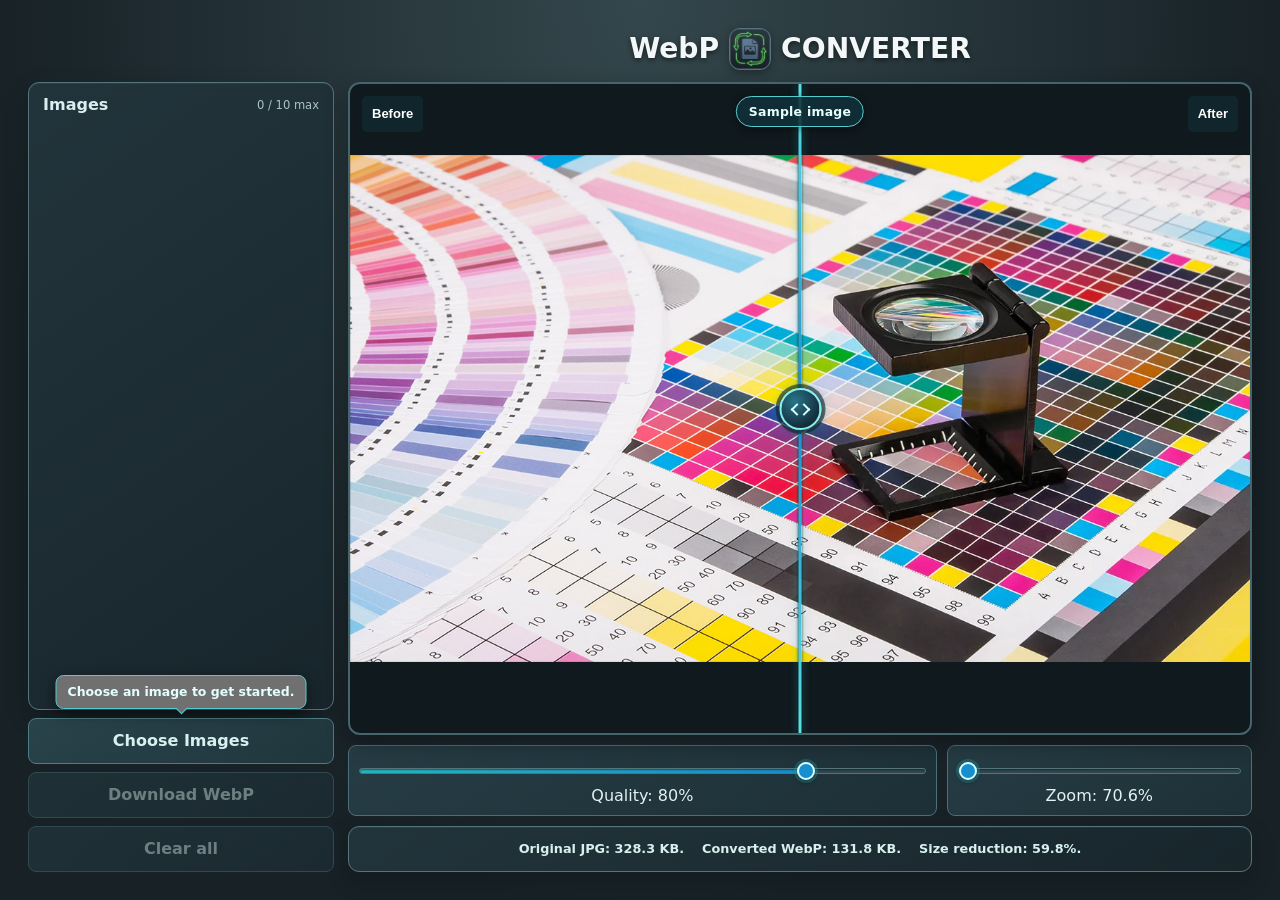
==== index.html @ dc5b8f92 "v 0.5" ====
<!doctype html>
<html lang="en">

<head>
  <meta charset="UTF-8" />
  <meta name="viewport" content="width=device-width, initial-scale=1.0" />
  <title>WebP Converter</title>

  <link rel="icon" href="./favicon/favicon.ico" sizes="any" />
  <link rel="icon" type="image/png" sizes="32x32" href="./favicon/favicon-32x32.png" />
  <link rel="icon" type="image/png" sizes="16x16" href="./favicon/favicon-16x16.png" />
  <link rel="apple-touch-icon" sizes="180x180" href="./favicon/apple-touch-icon.png" />
  <link rel="manifest" href="./favicon/site.webmanifest" />
  <meta name="theme-color" content="#ffffff" />

  <link rel="stylesheet" href="./static/style.css" />
</head>

<body>
  <header>
    <div id="brand">
      <h1>
        <span>WebP</span>
        <img src="./favicon/android-chrome-192x192.png" alt="" />
        <span>CONVERTER</span>
      </h1>
    </div>
  </header>
  <main>
    <div id="sidebarColumn">
      <aside id="imageSidebar" aria-label="Uploaded images">
        <div class="imageListHeading">
          <h2>Images</h2>
          <span id="imageCount">0 / 10 max</span>
        </div>
        <p id="imageListStatus" role="status" aria-live="polite" hidden></p>
        <ul id="imageList" aria-live="polite"></ul>
      </aside>
      <input type="file" id="imageInput" accept="image/*" class="visuallyHidden" multiple />
      <div id="uploadControl">
        <span id="uploadTooltip" role="status" hidden>Choose an image to get started.</span>
        <label for="imageInput" id="uploadButton">Choose Images</label>
      </div>
      <a id="downloadButton" href="#" aria-disabled="true" download="converted.webp">Download WebP</a>
      <button type="button" id="clearImagesButton" disabled>Clear all</button>
    </div>
    <section id="workspace">
      <div id="imageComparison">
        <img id="originalImage" class="comparisonImage" alt="Original image" />
        <div class="comparisonAfter">
          <img id="convertedImage" class="comparisonImage comparisonImageConverted" alt="Image converted to WebP" />
        </div>
        <span class="comparisonLabel comparisonLabelBefore">Before</span>
        <span class="comparisonLabel comparisonLabelAfter">After</span>
        <span id="sampleImageNotice" hidden>Sample image</span>
        <span class="comparisonDivider" aria-hidden="true"><span></span></span>
        <input type="range" id="comparisonSlider" class="comparisonSlider" min="0" max="100" value="50"
          aria-label="Compare image before and after conversion" aria-controls="imageComparison"
          aria-valuetext="Divider at 50% of the image width" />
      </div>

      <div id="converterControls">
        <div id="rangeControls">

          <div id="qualityControl">
            <input type="range" id="qualitySlider" min="0" max="100" value="80" step="5" />
            <label for="qualitySlider">Quality: <span id="qualityValue">80</span>%</label>
          </div>
          <div id="scaleControl">
            <input type="range" id="comparisonScale" min="0.1" max="300" value="100" step="0.1" aria-label="Image zoom"
              aria-controls="imageComparison" />
            <label for="comparisonScale">Zoom: <span id="comparisonScaleValue">100</span>%</label>
          </div>
        </div>
      </div>
      <div id="converterInfo">
        <p id="originalSize"></p>
        <p id="webpSize"></p>
        <p id="sizeChange"></p>
      </div>
    </section>
  </main>
  <script src="./static/script.js"></script>
</body>

</html>
---- static/style.css ----
:root {
  color-scheme: dark;
  font-family:
    system-ui,
    -apple-system,
    BlinkMacSystemFont,
    "Segoe UI",
    sans-serif;
  font-synthesis: none;
  text-rendering: optimizeLegibility;
  -webkit-text-size-adjust: 100%;
  --page-padding: clamp(12px, 2.5vw, 28px);
  --accent: #29b9c5;
  --text: #e8f0f1;
  --muted: #a8c3c7;
}

* {
  box-sizing: border-box;
}

body {
  display: flex;
  flex-direction: column;
  height: 100vh;
  height: 100dvh;
  min-height: 100vh;
  min-height: 100dvh;
  min-width: 320px;
  margin: 0;
  padding: var(--page-padding);
  padding-top: max(var(--page-padding), env(safe-area-inset-top));
  padding-right: max(var(--page-padding), env(safe-area-inset-right));
  padding-bottom: max(var(--page-padding), env(safe-area-inset-bottom));
  padding-left: max(var(--page-padding), env(safe-area-inset-left));
  color: var(--text);
  text-align: center;
  background: radial-gradient(ellipse at 50% 0%, #34474c, #172126 72%);
}

h1 {
  margin: 0;
  color: #f3f7f8;
  font-size: clamp(1.35rem, 2.2vw, 2rem);
  line-height: 1.25;
  text-shadow: 0 2px 5px #0008;
}

#brand {
  display: flex;
  align-items: center;
  justify-content: center;
  flex: 0 0 auto;
  margin: 0 0 12px calc(25% + 14px);
}

#brand h1 {
  display: flex;
  align-items: center;
  justify-content: center;
  gap: 10px;
}

#brand img {
  display: block;
  width: 42px;
  height: 42px;
  border: 1px solid #55757b;
  border-radius: 11px;
  box-shadow: 0 3px 10px #0005;
}

main {
  display: flex;
  flex: 1 1 0;
  flex-direction: row;
  gap: 14px;
  min-width: 0;
  min-height: 0;
}

#sidebarColumn {
  display: flex;
  flex: 0 0 25%;
  flex-direction: column;
  gap: 8px;
  min-height: 0;
}

#imageSidebar {
  display: flex;
  flex: 1 1 0;
  flex-direction: column;
  min-height: 0;
  overflow: hidden;
  border: 1px solid #55757b;
  border-radius: 11px;
  background: linear-gradient(145deg, #22343b, #18262c);
  box-shadow: inset 0 1px #ffffff0c, 0 8px 24px #0003;
  text-align: left;
}

#imageSidebar h2 {
  margin: 0;
  padding: 0;
  color: #d9eeee;
  font-size: 1rem;
}

.imageListHeading {
  display: flex;
  flex: 0 0 auto;
  align-items: center;
  justify-content: space-between;
  gap: 8px;
  padding: 12px 14px;
}

#imageCount {
  color: var(--muted);
  font-size: 0.72rem;
  white-space: nowrap;
}

#imageListStatus {
  flex: 0 0 auto;
  margin: 0 10px 8px;
  border: 1px solid #a65d64;
  border-radius: 6px;
  padding: 6px 8px;
  color: #ffd9dc;
  background: #713c433b;
  font-size: 0.72rem;
  line-height: 1.35;
  text-align: left;
}

#imageList {
  display: flex;
  flex-direction: column;
  gap: 6px;
  overflow: auto;
  margin: 0;
  padding: 0 6px 6px;
  list-style: none;
  scrollbar-color: #438a91 #17262c;
  scrollbar-width: thin;
}

#imageList::-webkit-scrollbar {
  width: 9px;
  height: 9px;
}

#imageList::-webkit-scrollbar-track {
  border-radius: 8px;
  background: #17262c;
}

#imageList::-webkit-scrollbar-thumb {
  border: 2px solid #17262c;
  border-radius: 8px;
  background: #438a91;
}

#imageList::-webkit-scrollbar-thumb:hover {
  background: #58b8bd;
}

#imageList li {
  display: flex;
  align-items: center;
  gap: 4px;
  min-width: 0;
}

.imageThumbnail {
  display: flex;
  align-items: center;
  gap: 8px;
  flex: 1 1 auto;
  width: 0;
  min-width: 0;
  border: 1px solid transparent;
  border-radius: 8px;
  padding: 6px;
  color: var(--text);
  background: #ffffff06;
  text-align: left;
  cursor: pointer;
}

.imageThumbnail:hover:not([aria-pressed="true"]) {
  border-color: #77999e;
  background: #2b444b;
}

.imageThumbnail[aria-pressed="true"] {
  border-color: #45c5ce;
  background: #36bdc21c;
  box-shadow: inset 3px 0 #45c5ce;
}

.imageThumbnail img {
  flex: 0 0 48px;
  width: 48px;
  height: 48px;
  border: 1px solid #64878c;
  border-radius: 6px;
  object-fit: cover;
  background: #ddd;
}

.imageThumbnail span {
  overflow: hidden;
  font-size: 0.8rem;
  text-overflow: ellipsis;
  white-space: nowrap;
}

.deleteImageButton {
  display: grid;
  flex: 0 0 32px;
  width: 32px;
  height: 32px;
  place-items: center;
  border: 1px solid transparent;
  border-radius: 6px;
  padding: 5px;
  color: #b9d0d2;
  background: transparent;
  cursor: pointer;
}

.deleteImageButton:hover {
  border-color: #b86f77;
  color: #ffd6d9;
  background: #713c43;
}

.deleteImageButton:focus-visible {
  outline: 2px solid var(--accent);
  outline-offset: 1px;
}

.deleteImageButton svg {
  display: block;
  width: 100%;
  height: 100%;
  fill: none;
  stroke: currentColor;
  stroke-linecap: round;
  stroke-linejoin: round;
  stroke-width: 1.7;
}

#workspace {
  display: flex;
  flex: 1 1 0;
  flex-direction: column;
  min-width: 0;
  min-height: 0;
}

#imageComparison {
  --position: 50%;
  --zoom: 1;
  position: relative;
  flex: 1 1 0;
  width: 100%;
  min-width: 0;
  min-height: 0;
  overflow: hidden;
  border: 2px solid #45656c;
  border-radius: 12px;
  background: #10191d;
  box-shadow: 0 8px 22px #0005;
}

.comparisonImage {
  display: block;
  width: 100%;
  height: 100%;
  object-fit: contain;
  transform: scale(var(--zoom));
}

.comparisonAfter {
  position: absolute;
  inset: 0;
  clip-path: inset(0 0 0 var(--position));
}

.comparisonImageConverted:not([src]) {
  display: none;
}

.comparisonLabel {
  position: absolute;
  z-index: 2;
  top: 12px;
  padding: 10px;
  border-radius: 5px;
  color: #fff;
  background: rgb(18 42 48 / 82%);
  font: 600 13px/1.2 sans-serif;
  pointer-events: none;
}

.comparisonLabelBefore {
  left: 12px;
}

.comparisonLabelAfter {
  right: 12px;
}

#sampleImageNotice {
  position: absolute;
  z-index: 2;
  top: 12px;
  left: 50%;
  border: 1px solid #55cbd0;
  border-radius: 999px;
  padding: 7px 12px;
  color: #e3ffff;
  background: rgb(17 48 56 / 88%);
  box-shadow: 0 2px 8px #0006;
  font-size: 0.78rem;
  font-weight: 600;
  letter-spacing: 0.02em;
  transform: translateX(-50%);
  pointer-events: none;
}

.comparisonDivider {
  position: absolute;
  z-index: 1;
  top: 0;
  bottom: 0;
  left: var(--position);
  width: 3px;
  background: linear-gradient(180deg, #5ce1e2, #168fd0 50%, #5ce1e2);
  box-shadow: 0 0 8px #29b9c588, 0 0 3px #000;
  transform: translateX(-50%);
  pointer-events: none;
}

.comparisonDivider span {
  position: absolute;
  top: 50%;
  left: 50%;
  display: grid;
  width: 42px;
  height: 42px;
  border: 2px solid #83f1ed;
  border-radius: 50%;
  background: radial-gradient(circle at 35% 30%, #28758a, #142d3b 72%);
  box-shadow: 0 0 0 4px #10232b99, 0 0 14px #29c6d099, 0 2px 6px #000a;
  transform: translate(-50%, -50%);
}

.comparisonDivider span::before,
.comparisonDivider span::after {
  position: absolute;
  top: 50%;
  width: 7px;
  height: 7px;
  margin-top: -4px;
  border-color: #d8ffff;
  border-style: solid;
  border-width: 0;
  content: "";
}

.comparisonDivider span::before {
  left: 11px;
  border-bottom-width: 2px;
  border-left-width: 2px;
  transform: rotate(45deg);
}

.comparisonDivider span::after {
  right: 11px;
  border-right-width: 2px;
  border-top-width: 2px;
  transform: rotate(45deg);
}

.comparisonSlider {
  position: absolute;
  z-index: 3;
  inset: 0;
  width: 100%;
  height: 100%;
  margin: 0;
  appearance: none;
  border: 0;
  background: transparent;
  cursor: ew-resize;
  touch-action: pan-y;
}

.comparisonSlider::-webkit-slider-runnable-track {
  height: 100%;
  background: transparent;
}

.comparisonSlider::-moz-range-track {
  height: 100%;
  background: transparent;
}

.comparisonSlider::-webkit-slider-thumb {
  width: 36px;
  height: 100%;
  appearance: none;
  background: transparent;
}

.comparisonSlider::-moz-range-thumb {
  width: 36px;
  height: 100%;
  border: 0;
  border-radius: 0;
  background: transparent;
}

.comparisonSlider:focus-visible {
  outline: 3px solid var(--accent);
  outline-offset: -3px;
}

#converterControls {
  width: 100%;
}

#rangeControls {
  display: flex;
  flex-direction: row;
  justify-content: center;
  gap: 10px;
  width: 100%;
  margin: 10px 0;
}

#scaleControl,
#qualityControl {
  min-width: 0;
  margin: 0;
  border: 1px solid #4c7078;
  padding: 10px;
  border-radius: 8px;
  color: #e3f1f2;
  background: linear-gradient(145deg, #263c44, #1d3037);
}

#qualityControl {
  flex: 2 1 0;
}

#scaleControl {
  flex: 1 1 0;
}

#comparisonScale,
#qualitySlider {
  display: block;
  width: 100%;
  height: 22px;
  margin: 4px 0;
  appearance: none;
  background: transparent;
  cursor: pointer;
  touch-action: pan-y;
}

#comparisonScale::-webkit-slider-runnable-track,
#qualitySlider::-webkit-slider-runnable-track {
  height: 6px;
  border: 1px solid #52747b;
  border-radius: 999px;
  background: linear-gradient(90deg, #26bbc4 0%, #168fd0 var(--range-progress, 0%), #34484f var(--range-progress, 0%), #34484f 100%);
  box-shadow: inset 0 1px 2px #07121699;
}

#comparisonScale::-moz-range-track,
#qualitySlider::-moz-range-track {
  height: 6px;
  border: 1px solid #52747b;
  border-radius: 999px;
  background: linear-gradient(90deg, #26bbc4 0%, #168fd0 var(--range-progress, 0%), #34484f var(--range-progress, 0%), #34484f 100%);
  box-shadow: inset 0 1px 2px #07121699;
}

#comparisonScale::-webkit-slider-thumb,
#qualitySlider::-webkit-slider-thumb {
  width: 18px;
  height: 18px;
  margin-top: -7px;
  appearance: none;
  border: 2px solid #d8ffff;
  border-radius: 50%;
  background: #168fd0;
  box-shadow: 0 0 0 3px #29b9c544, 0 2px 5px #0008;
}

#comparisonScale::-moz-range-thumb,
#qualitySlider::-moz-range-thumb {
  width: 14px;
  height: 14px;
  border: 2px solid #d8ffff;
  border-radius: 50%;
  background: #168fd0;
  box-shadow: 0 0 0 3px #29b9c544, 0 2px 5px #0008;
}

#comparisonScale:hover::-webkit-slider-thumb,
#qualitySlider:hover::-webkit-slider-thumb {
  background: #29b9c5;
}

#comparisonScale:hover::-moz-range-thumb,
#qualitySlider:hover::-moz-range-thumb {
  background: #29b9c5;
}

#comparisonScale:focus-visible,
#qualitySlider:focus-visible {
  outline: 2px solid #71e2e3;
  outline-offset: 3px;
  border-radius: 4px;
}

#scaleControl:hover,
#qualityControl:hover {
  background: #2c454d;
}

.visuallyHidden {
  position: absolute;
  width: 1px;
  height: 1px;
  padding: 0;
  overflow: hidden;
  clip: rect(0, 0, 0, 0);
  white-space: nowrap;
  clip-path: inset(50%);
}

#uploadButton,
#clearImagesButton,
#downloadButton {
  display: inline-block;
  max-width: 420px;
  min-width: 155px;
  margin: 0;
  border: 1px solid #4f7b83;
  min-height: 46px;
  padding: 12px 14px;
  border-radius: 8px;
  font-family: inherit;
  font-size: 1rem;
  font-weight: 600;
  line-height: 1.2;
  color: #d7f1ef;
  background: linear-gradient(145deg, #29434b, #20363d);
  text-decoration: none;
  cursor: pointer;
  flex: 0 0 calc((100% - 10px) / 4);
}

#downloadButton[aria-disabled="true"] {
  border-color: #4f7b83;
  color: #d7f1ef;
  background: linear-gradient(145deg, #29434b, #20363d);
  opacity: 0.45;
  cursor: not-allowed;
}

#uploadButton:hover,
#clearImagesButton:hover:not(:disabled),
#downloadButton:hover {
  background: #31535b;
}

#downloadButton:hover[aria-disabled="true"] {
  background: linear-gradient(145deg, #29434b, #20363d);
}

#uploadControl {
  position: relative;
  flex: 0 0 auto;
}

#sidebarColumn > #uploadControl > #uploadButton,
#sidebarColumn > #downloadButton,
#sidebarColumn > #clearImagesButton {
  width: 100%;
  max-width: none;
  flex: 0 0 auto;
}

#uploadTooltip {
  position: absolute;
  z-index: 5;
  bottom: calc(100% + 9px);
  left: 50%;
  width: max-content;
  max-width: 100%;
  border: 1px solid #55cbd0;
  border-radius: 8px;
  padding: 8px 11px;
  color: #e3ffff;
  background: #707070;
  box-shadow: 0 4px 14px #0008;
  font-size: 0.78rem;
  font-weight: bold;
  line-height: 1.3;
  text-align: center;
  transform: translateX(-50%);
  pointer-events: none;
}

#uploadTooltip::after {
  position: absolute;
  top: 100%;
  left: 50%;
  width: 8px;
  height: 8px;
  border-right: 1px solid #55cbd0;
  border-bottom: 1px solid #55cbd0;
  background: #707070;
  content: "";
  transform: translate(-50%, -50%) rotate(45deg);
}

#clearImagesButton:disabled {
  opacity: 0.45;
  cursor: not-allowed;
}

#clearImagesButton:not(:disabled) {
  border-color: #ef777d;
  color: #fff4f4;
  background: linear-gradient(145deg, #d95761, #a92f43);
}

#clearImagesButton:not(:disabled):hover {
  background: linear-gradient(145deg, #eb6b74, #c23d50);
}

#downloadButton:not([aria-disabled="true"]) {
  border-color: #2ed1d3;
  color: #102b31;
  background: linear-gradient(145deg, #46d5d4, #20b7c0);
}

#downloadButton:not([aria-disabled="true"]):hover {
  background: linear-gradient(145deg, #66e2df, #31c9cf);
}

#converterInfo {
  display: flex;
  align-items: center;
  justify-content: center;
  flex-wrap: wrap;
  gap: 8px;
  width: 100%;
  height: 46px;
  min-height: 46px;
  line-height: 1.35;
  border: 1px solid #55757b;
  border-radius: 11px;
  padding: 5px;
  margin: 0;
  color: #c9e2e4;
  background: linear-gradient(145deg, #22343b, #18262c);
  box-shadow: inset 0 1px #ffffff0c, 0 8px 24px #0003;
}

#converterInfo p {
  flex: 0 1 auto;
  width: max-content;
  max-width: 100%;
  min-width: 0;
  margin: 0;
  border: none;
  border-radius: 0;
  padding: 5px;
  color: #d7f1ef;
  font-size: 0.8rem;
  font-weight: 600;
  text-align: center;
}

#converterInfo p:empty {
  display: none;
}

#sizeChange.sizeIncreased {
  color: #ff777f;
  font-weight: 650;
}

@media (max-width: 600px) {
  body {
    --page-padding: 12px;
  }

  #brand {
    margin-left: 0;
  }

  #converterInfo {
    height: auto;
    min-height: 46px;
    gap: 5px;
  }

  #converterInfo p {
    padding: 6px;
    font-size: 0.72rem;
  }

  main {
    flex-direction: column;
    gap: 8px;
  }

  #sidebarColumn {
    flex: 0 0 auto;
    gap: 6px;
  }

  #imageSidebar {
    flex: 0 0 104px;
  }

  .imageListHeading {
    padding: 4px 8px;
  }

  #imageSidebar h2 {
    font-size: 0.8rem;
  }

  #imageCount {
    font-size: 0.62rem;
  }

  #imageListStatus {
    margin: 0 5px 4px;
    padding: 3px 5px;
    font-size: 0.62rem;
  }

  #imageList {
    flex-direction: row;
    overflow-x: auto;
    overflow-y: hidden;
    padding: 0 5px 5px;
  }

  #clearImagesButton {
    min-width: 0;
  }

  #imageList li {
    flex: 0 0 112px;
  }

  .imageThumbnail {
    flex-direction: row;
    gap: 4px;
    padding: 2px;
  }

  .imageThumbnail img {
    flex: 0 0 40px;
    width: 40px;
    height: 40px;
  }

  .imageThumbnail span {
    width: auto;
    font-size: 0.65rem;
    text-align: left;
  }

  .deleteImageButton {
    flex-basis: 26px;
    width: 26px;
    height: 28px;
    padding: 4px;
  }
}

@media (max-width: 900px) and (max-height: 500px) {
  body {
    padding-top: max(6px, env(safe-area-inset-top));
    padding-bottom: max(6px, env(safe-area-inset-bottom));
  }

  h1 {
    font-size: 1rem;
  }

  #brand {
    margin-bottom: 6px;
  }
}

@media (max-width: 360px) {
  .comparisonLabel {
    top: 8px;
    padding: 4px 7px;
    font-size: 11px;
  }

  .comparisonLabelBefore {
    left: 8px;
  }

  .comparisonLabelAfter {
    right: 8px;
  }

  #sampleImageNotice {
    top: 8px;
    padding: 5px 8px;
    font-size: 0.68rem;
  }
}
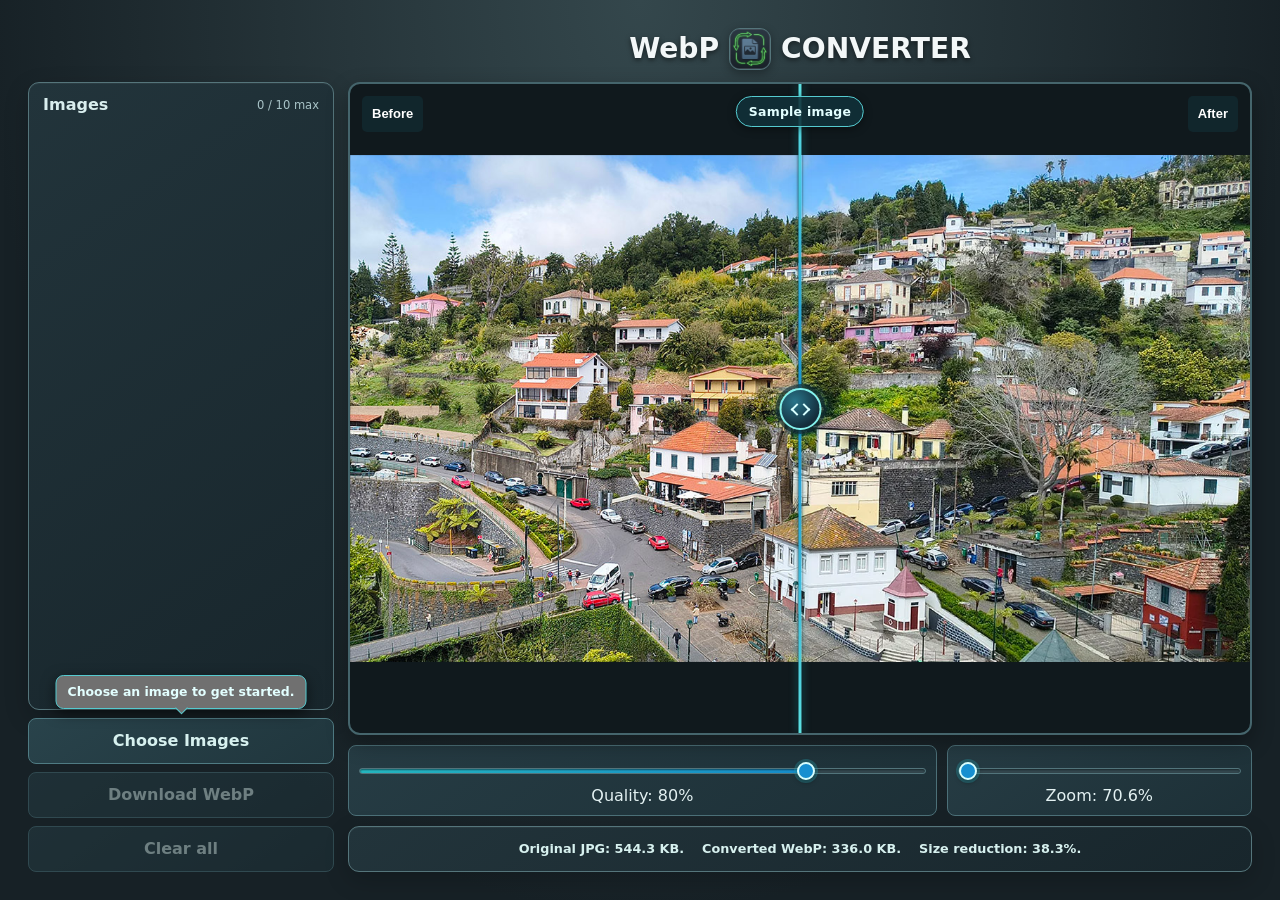
==== commit c1e21544: "v 0.6" ====
--- a/index.html
+++ b/index.html
@@ -1,86 +1,126 @@
 <!doctype html>
 <html lang="en">
+  <head>
+    <meta charset="UTF-8" />
+    <meta name="viewport" content="width=device-width, initial-scale=1.0" />
+    <title>WebP Converter</title>
 
-<head>
-  <meta charset="UTF-8" />
-  <meta name="viewport" content="width=device-width, initial-scale=1.0" />
-  <title>WebP Converter</title>
+    <!-- Browser and device icons -->
+    <link rel="icon" href="./favicon/favicon.ico" sizes="any" />
+    <link rel="icon" type="image/png" sizes="32x32" href="./favicon/favicon-32x32.png" />
+    <link rel="icon" type="image/png" sizes="16x16" href="./favicon/favicon-16x16.png" />
+    <link rel="apple-touch-icon" sizes="180x180" href="./favicon/apple-touch-icon.png" />
+    <link rel="manifest" href="./favicon/site.webmanifest" />
+    <meta name="theme-color" content="#ffffff" />
 
-  <link rel="icon" href="./favicon/favicon.ico" sizes="any" />
-  <link rel="icon" type="image/png" sizes="32x32" href="./favicon/favicon-32x32.png" />
-  <link rel="icon" type="image/png" sizes="16x16" href="./favicon/favicon-16x16.png" />
-  <link rel="apple-touch-icon" sizes="180x180" href="./favicon/apple-touch-icon.png" />
-  <link rel="manifest" href="./favicon/site.webmanifest" />
-  <meta name="theme-color" content="#ffffff" />
+    <link rel="stylesheet" href="./static/style.css" />
+    <script src="./static/script.js" defer></script>
+  </head>
 
-  <link rel="stylesheet" href="./static/style.css" />
-</head>
+  <body>
+    <header>
+      <div id="brand">
+        <h1>
+          <span>WebP</span>
+          <img src="./favicon/android-chrome-192x192.png" alt="" />
+          <span>CONVERTER</span>
+        </h1>
+      </div>
+    </header>
 
-<body>
-  <header>
-    <div id="brand">
-      <h1>
-        <span>WebP</span>
-        <img src="./favicon/android-chrome-192x192.png" alt="" />
-        <span>CONVERTER</span>
-      </h1>
-    </div>
-  </header>
-  <main>
-    <div id="sidebarColumn">
-      <aside id="imageSidebar" aria-label="Uploaded images">
-        <div class="imageListHeading">
-          <h2>Images</h2>
-          <span id="imageCount">0 / 10 max</span>
+    <main>
+      <!-- File list and actions -->
+      <div id="sidebarColumn">
+        <aside id="imageSidebar" aria-label="Uploaded images">
+          <div class="imageListHeading">
+            <h2>Images</h2>
+            <span id="imageCount">0 / 10 max</span>
+          </div>
+          <p id="imageListStatus" role="status" aria-live="polite" hidden></p>
+          <ul id="imageList" aria-live="polite"></ul>
+        </aside>
+
+        <input
+          type="file"
+          id="imageInput"
+          accept="image/*"
+          class="visuallyHidden"
+          multiple
+        />
+        <div id="uploadControl">
+          <span id="uploadTooltip" role="status" hidden>
+            Choose an image to get started.
+          </span>
+          <label for="imageInput" id="uploadButton">Choose Images</label>
         </div>
-        <p id="imageListStatus" role="status" aria-live="polite" hidden></p>
-        <ul id="imageList" aria-live="polite"></ul>
-      </aside>
-      <input type="file" id="imageInput" accept="image/*" class="visuallyHidden" multiple />
-      <div id="uploadControl">
-        <span id="uploadTooltip" role="status" hidden>Choose an image to get started.</span>
-        <label for="imageInput" id="uploadButton">Choose Images</label>
-      </div>
-      <a id="downloadButton" href="#" aria-disabled="true" download="converted.webp">Download WebP</a>
-      <button type="button" id="clearImagesButton" disabled>Clear all</button>
-    </div>
-    <section id="workspace">
-      <div id="imageComparison">
-        <img id="originalImage" class="comparisonImage" alt="Original image" />
-        <div class="comparisonAfter">
-          <img id="convertedImage" class="comparisonImage comparisonImageConverted" alt="Image converted to WebP" />
-        </div>
-        <span class="comparisonLabel comparisonLabelBefore">Before</span>
-        <span class="comparisonLabel comparisonLabelAfter">After</span>
-        <span id="sampleImageNotice" hidden>Sample image</span>
-        <span class="comparisonDivider" aria-hidden="true"><span></span></span>
-        <input type="range" id="comparisonSlider" class="comparisonSlider" min="0" max="100" value="50"
-          aria-label="Compare image before and after conversion" aria-controls="imageComparison"
-          aria-valuetext="Divider at 50% of the image width" />
+        <a id="downloadButton" href="#" aria-disabled="true" download="converted.webp">
+          Download WebP
+        </a>
+        <button type="button" id="clearImagesButton" disabled>Clear all</button>
       </div>
 
-      <div id="converterControls">
-        <div id="rangeControls">
+      <!-- Image comparison and conversion controls -->
+      <section id="workspace" aria-label="Image converter">
+        <div id="imageComparison">
+          <img id="originalImage" class="comparisonImage" alt="Original image" />
+          <div class="comparisonAfter">
+            <img
+              id="convertedImage"
+              class="comparisonImage comparisonImageConverted"
+              alt="Image converted to WebP"
+            />
+          </div>
 
-          <div id="qualityControl">
-            <input type="range" id="qualitySlider" min="0" max="100" value="80" step="5" />
-            <label for="qualitySlider">Quality: <span id="qualityValue">80</span>%</label>
-          </div>
-          <div id="scaleControl">
-            <input type="range" id="comparisonScale" min="0.1" max="300" value="100" step="0.1" aria-label="Image zoom"
-              aria-controls="imageComparison" />
-            <label for="comparisonScale">Zoom: <span id="comparisonScaleValue">100</span>%</label>
+          <span class="comparisonLabel comparisonLabelBefore">Before</span>
+          <span class="comparisonLabel comparisonLabelAfter">After</span>
+          <span id="sampleImageNotice" hidden>Sample image</span>
+          <span class="comparisonDivider" aria-hidden="true"><span></span></span>
+          <input
+            type="range"
+            id="comparisonSlider"
+            class="comparisonSlider"
+            min="0"
+            max="100"
+            value="50"
+            aria-label="Compare image before and after conversion"
+            aria-controls="imageComparison"
+            aria-valuetext="Divider at 50% of the image width"
+          />
+        </div>
+
+        <div id="converterControls">
+          <div id="rangeControls">
+            <div id="qualityControl">
+              <input type="range" id="qualitySlider" min="0" max="100" value="80" step="5" />
+              <label for="qualitySlider">
+                Quality: <span id="qualityValue">80</span>%
+              </label>
+            </div>
+
+            <div id="scaleControl">
+              <input
+                type="range"
+                id="comparisonScale"
+                min="0.1"
+                max="300"
+                value="100"
+                step="0.1"
+                aria-label="Image zoom"
+                aria-controls="imageComparison"
+              />
+              <label for="comparisonScale">
+                Zoom: <span id="comparisonScaleValue">100</span>%
+              </label>
+            </div>
           </div>
         </div>
-      </div>
-      <div id="converterInfo">
-        <p id="originalSize"></p>
-        <p id="webpSize"></p>
-        <p id="sizeChange"></p>
-      </div>
-    </section>
-  </main>
-  <script src="./static/script.js"></script>
-</body>
 
+        <div id="converterInfo" aria-live="polite">
+          <p id="originalSize"></p>
+          <p id="webpSize"></p>
+          <p id="sizeChange"></p>
+        </div>
+      </section>
+    </main>
+  </body>
 </html>
--- a/static/style.css
+++ b/static/style.css
@@ -1,3 +1,4 @@
+/* Theme and page layout */
 :root {
   color-scheme: dark;
   font-family:
@@ -79,6 +80,7 @@
   min-height: 0;
 }
 
+/* Sidebar: image list, thumbnails, and scrollbar */
 #sidebarColumn {
   display: flex;
   flex: 0 0 25%;
@@ -254,6 +256,7 @@
   stroke-width: 1.7;
 }
 
+/* Main image preview */
 #workspace {
   display: flex;
   flex: 1 1 0;
@@ -435,6 +438,7 @@
   width: 100%;
 }
 
+/* Quality and zoom controls */
 #rangeControls {
   display: flex;
   flex-direction: row;
@@ -480,7 +484,13 @@
   height: 6px;
   border: 1px solid #52747b;
   border-radius: 999px;
-  background: linear-gradient(90deg, #26bbc4 0%, #168fd0 var(--range-progress, 0%), #34484f var(--range-progress, 0%), #34484f 100%);
+  background: linear-gradient(
+    90deg,
+    #26bbc4 0%,
+    #168fd0 var(--range-progress, 0%),
+    #34484f var(--range-progress, 0%),
+    #34484f 100%
+  );
   box-shadow: inset 0 1px 2px #07121699;
 }
 
@@ -489,7 +499,13 @@
   height: 6px;
   border: 1px solid #52747b;
   border-radius: 999px;
-  background: linear-gradient(90deg, #26bbc4 0%, #168fd0 var(--range-progress, 0%), #34484f var(--range-progress, 0%), #34484f 100%);
+  background: linear-gradient(
+    90deg,
+    #26bbc4 0%,
+    #168fd0 var(--range-progress, 0%),
+    #34484f var(--range-progress, 0%),
+    #34484f 100%
+  );
   box-shadow: inset 0 1px 2px #07121699;
 }
 
@@ -537,6 +553,7 @@
   background: #2c454d;
 }
 
+/* Keep the native file input accessible while hiding its default appearance. */
 .visuallyHidden {
   position: absolute;
   width: 1px;
@@ -548,6 +565,7 @@
   clip-path: inset(50%);
 }
 
+/* Shared styles for the main action buttons */
 #uploadButton,
 #clearImagesButton,
 #downloadButton {
@@ -660,6 +678,7 @@
   background: linear-gradient(145deg, #66e2df, #31c9cf);
 }
 
+/* Conversion results */
 #converterInfo {
   display: flex;
   align-items: center;
@@ -703,6 +722,7 @@
   font-weight: 650;
 }
 
+/* Narrow-screen layout */
 @media (max-width: 600px) {
   body {
     --page-padding: 12px;
@@ -796,6 +816,7 @@
   }
 }
 
+/* Compact header and spacing on short landscape screens */
 @media (max-width: 900px) and (max-height: 500px) {
   body {
     padding-top: max(6px, env(safe-area-inset-top));
@@ -811,6 +832,7 @@
   }
 }
 
+/* Extra-small screen adjustments */
 @media (max-width: 360px) {
   .comparisonLabel {
     top: 8px;
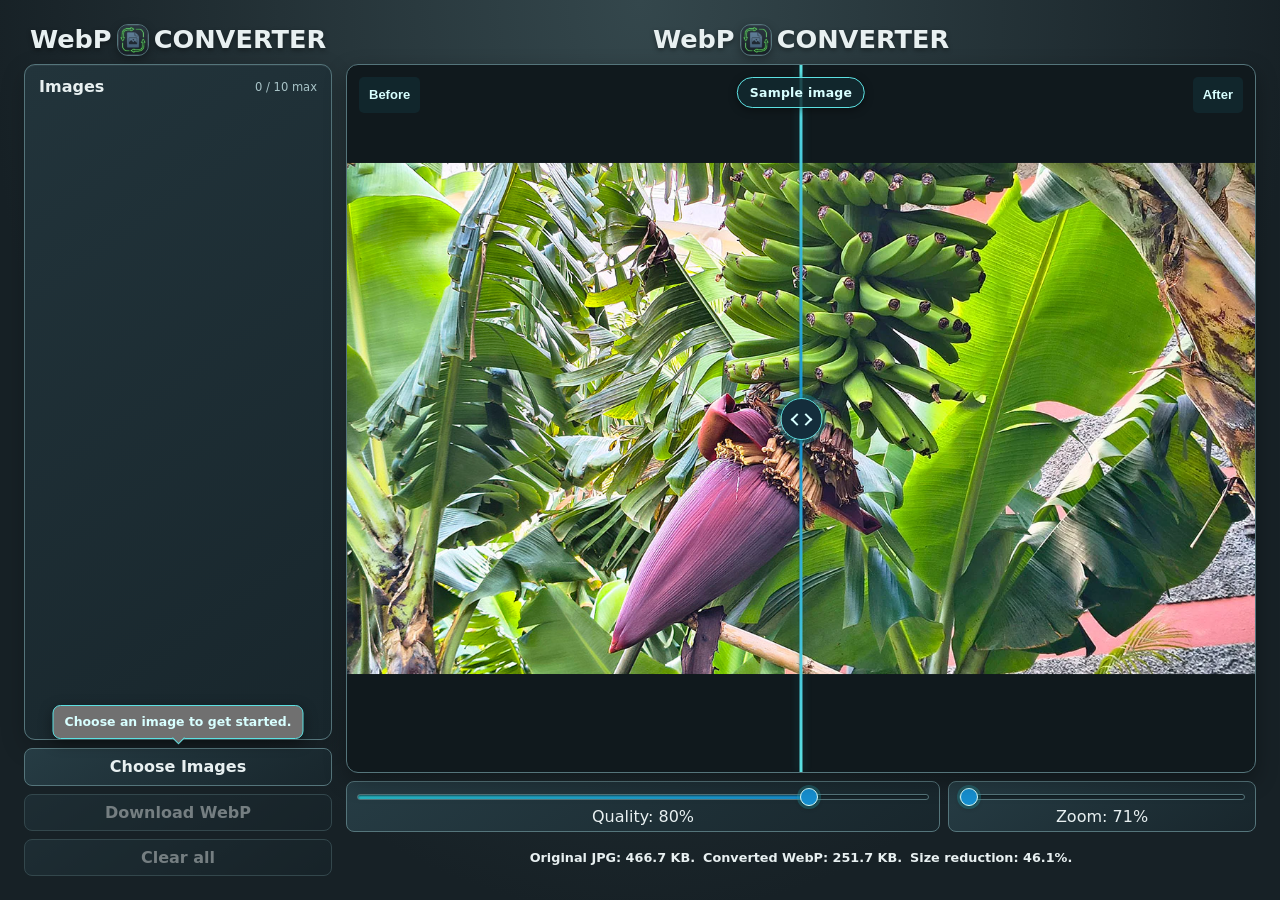
==== commit 656d4bbc: "add var in scc" ====
--- a/index.html
+++ b/index.html
@@ -1,126 +1,91 @@
 <!doctype html>
 <html lang="en">
-  <head>
-    <meta charset="UTF-8" />
-    <meta name="viewport" content="width=device-width, initial-scale=1.0" />
-    <title>WebP Converter</title>
 
-    <!-- Browser and device icons -->
-    <link rel="icon" href="./favicon/favicon.ico" sizes="any" />
-    <link rel="icon" type="image/png" sizes="32x32" href="./favicon/favicon-32x32.png" />
-    <link rel="icon" type="image/png" sizes="16x16" href="./favicon/favicon-16x16.png" />
-    <link rel="apple-touch-icon" sizes="180x180" href="./favicon/apple-touch-icon.png" />
-    <link rel="manifest" href="./favicon/site.webmanifest" />
-    <meta name="theme-color" content="#ffffff" />
+<head>
+  <meta charset="UTF-8" />
+  <meta name="viewport" content="width=device-width, initial-scale=1.0" />
+  <title>WebP Converter</title>
 
-    <link rel="stylesheet" href="./static/style.css" />
-    <script src="./static/script.js" defer></script>
-  </head>
+  <!-- Browser and device icons -->
+  <link rel="icon" href="./favicon/favicon.ico" sizes="any" />
+  <link rel="icon" type="image/png" sizes="32x32" href="./favicon/favicon-32x32.png" />
+  <link rel="icon" type="image/png" sizes="16x16" href="./favicon/favicon-16x16.png" />
+  <link rel="apple-touch-icon" sizes="180x180" href="./favicon/apple-touch-icon.png" />
+  <link rel="manifest" href="./favicon/site.webmanifest" />
+  <meta name="theme-color" content="#ffffff" />
 
-  <body>
-    <header>
-      <div id="brand">
-        <h1>
-          <span>WebP</span>
-          <img src="./favicon/android-chrome-192x192.png" alt="" />
-          <span>CONVERTER</span>
-        </h1>
+  <link rel="stylesheet" href="./static/style.css" />
+  <script src="./static/script.js" defer></script>
+</head>
+
+<body>
+  <main>
+    <!-- File list and actions -->
+    <div id="sidebarColumn">
+      <div class="brand">
+        <h1><span>WebP</span><img src="./favicon/android-chrome-192x192.png" alt="" /><span>CONVERTER</span> </h1>
       </div>
-    </header>
+      <aside id="imageSidebar" aria-label="Uploaded images">
+        <div class="imageListHeading">
+          <h2>Images</h2><span id="imageCount">0 / 10 max</span>
+        </div>
+        <p id="imageListStatus" role="status" aria-live="polite" hidden></p>
+        <ul id="imageList" aria-live="polite"></ul>
+      </aside>
 
-    <main>
-      <!-- File list and actions -->
-      <div id="sidebarColumn">
-        <aside id="imageSidebar" aria-label="Uploaded images">
-          <div class="imageListHeading">
-            <h2>Images</h2>
-            <span id="imageCount">0 / 10 max</span>
-          </div>
-          <p id="imageListStatus" role="status" aria-live="polite" hidden></p>
-          <ul id="imageList" aria-live="polite"></ul>
-        </aside>
+      <input type="file" id="imageInput" accept="image/*" class="visuallyHidden" multiple />
+      <div id="uploadControl">
+        <span id="uploadTooltip" role="status" hidden>Choose an image to get started.</span>
+        <label for="imageInput" id="uploadButton">Choose Images</label>
+      </div>
+      <a id="downloadButton" href="#" aria-disabled="true" download="converted.webp">Download WebP</a>
+      <button type="button" id="clearImagesButton" disabled>Clear all</button>
+    </div>
 
-        <input
-          type="file"
-          id="imageInput"
-          accept="image/*"
-          class="visuallyHidden"
-          multiple
-        />
-        <div id="uploadControl">
-          <span id="uploadTooltip" role="status" hidden>
-            Choose an image to get started.
-          </span>
-          <label for="imageInput" id="uploadButton">Choose Images</label>
+    <!-- Image comparison and conversion controls -->
+    <section id="workspace" aria-label="Image converter">
+      <div class="brand">
+        <h1><span>WebP</span><img src="./favicon/android-chrome-192x192.png" alt="" /><span>CONVERTER</span> </h1>
+      </div>
+      <div id="imageComparison">
+        <img id="originalImage" class="comparisonImage" alt="Original image" />
+        <div class="comparisonAfter">
+          <img id="convertedImage" class="comparisonImage comparisonImageConverted" alt="Image converted to WebP" />
         </div>
-        <a id="downloadButton" href="#" aria-disabled="true" download="converted.webp">
-          Download WebP
-        </a>
-        <button type="button" id="clearImagesButton" disabled>Clear all</button>
+
+        <span class="comparisonLabel comparisonLabelBefore">Before</span>
+        <span class="comparisonLabel comparisonLabelAfter">After</span>
+        <span id="sampleImageNotice" hidden>Sample image</span>
+        <span class="comparisonDivider" aria-hidden="true"><span></span></span>
+        <input type="range" id="comparisonSlider" class="comparisonSlider" min="0" max="100" value="50"
+          aria-label="Compare image before and after conversion" aria-controls="imageComparison"
+          aria-valuetext="Divider at 50% of the image width" />
       </div>
 
-      <!-- Image comparison and conversion controls -->
-      <section id="workspace" aria-label="Image converter">
-        <div id="imageComparison">
-          <img id="originalImage" class="comparisonImage" alt="Original image" />
-          <div class="comparisonAfter">
-            <img
-              id="convertedImage"
-              class="comparisonImage comparisonImageConverted"
-              alt="Image converted to WebP"
-            />
+      <div id="converterControls">
+        <div id="rangeControls">
+          <div id="qualityControl">
+            <input type="range" id="qualitySlider" min="0" max="100" value="80" step="5" />
+            <label for="qualitySlider">
+              Quality: <span id="qualityValue">80</span>%
+            </label>
           </div>
 
-          <span class="comparisonLabel comparisonLabelBefore">Before</span>
-          <span class="comparisonLabel comparisonLabelAfter">After</span>
-          <span id="sampleImageNotice" hidden>Sample image</span>
-          <span class="comparisonDivider" aria-hidden="true"><span></span></span>
-          <input
-            type="range"
-            id="comparisonSlider"
-            class="comparisonSlider"
-            min="0"
-            max="100"
-            value="50"
-            aria-label="Compare image before and after conversion"
-            aria-controls="imageComparison"
-            aria-valuetext="Divider at 50% of the image width"
-          />
-        </div>
-
-        <div id="converterControls">
-          <div id="rangeControls">
-            <div id="qualityControl">
-              <input type="range" id="qualitySlider" min="0" max="100" value="80" step="5" />
-              <label for="qualitySlider">
-                Quality: <span id="qualityValue">80</span>%
-              </label>
-            </div>
-
-            <div id="scaleControl">
-              <input
-                type="range"
-                id="comparisonScale"
-                min="0.1"
-                max="300"
-                value="100"
-                step="0.1"
-                aria-label="Image zoom"
-                aria-controls="imageComparison"
-              />
-              <label for="comparisonScale">
-                Zoom: <span id="comparisonScaleValue">100</span>%
-              </label>
-            </div>
+          <div id="scaleControl">
+            <input type="range" id="comparisonScale" min="0.1" max="300" value="0.1" step="0.1" aria-label="Image zoom"
+              aria-controls="imageComparison" />
+            <label for="comparisonScale"> Zoom: <span id="comparisonScaleValue">100</span>% </label>
           </div>
         </div>
+      </div>
 
-        <div id="converterInfo" aria-live="polite">
-          <p id="originalSize"></p>
-          <p id="webpSize"></p>
-          <p id="sizeChange"></p>
-        </div>
-      </section>
-    </main>
-  </body>
-</html>
+      <div id="converterInfo" aria-live="polite">
+        <p id="originalSize"></p>
+        <p id="webpSize"></p>
+        <p id="sizeChange"></p>
+      </div>
+    </section>
+  </main>
+</body>
+
+</html>
--- a/static/style.css
+++ b/static/style.css
@@ -1,19 +1,61 @@
 /* Theme and page layout */
 :root {
   color-scheme: dark;
-  font-family:
-    system-ui,
-    -apple-system,
-    BlinkMacSystemFont,
-    "Segoe UI",
-    sans-serif;
+  font-family: system-ui, -apple-system, BlinkMacSystemFont, "Segoe UI", sans-serif;
   font-synthesis: none;
   text-rendering: optimizeLegibility;
   -webkit-text-size-adjust: 100%;
-  --page-padding: clamp(12px, 2.5vw, 28px);
-  --accent: #29b9c5;
-  --text: #e8f0f1;
-  --muted: #a8c3c7;
+
+  /* Theme palette: edit these semantic tokens to create another color theme. */
+  --color-bg: #172126;
+  --color-bg-top: #34474c;
+  --color-preview-bg: #10191d;
+  --color-surface: #22343b;
+  --color-surface-deep: #18262c;
+  --color-surface-raised: #263c44;
+  --color-surface-hover: #2c454d;
+  --color-border: #55757b;
+  --color-text: #e8f0f1;
+  --color-text-muted: #a8c3c7;
+  --color-text-bright: #d8ffff;
+  --color-text-on-accent: #102b31;
+  --color-accent: #29b9c5;
+  --color-accent-bright: #5ce1e2;
+  --color-accent-blue: #168fd0;
+  --color-accent-dark: #142d3b;
+  --color-danger: #d95761;
+  --color-danger-dark: #a92f43;
+  --color-danger-light: #ffd6d9;
+  --color-danger-text: #fff4f4;
+  --color-tooltip: #707070;
+  --color-image-bg: #ddd;
+  --color-label-bg: rgb(18 42 48 / 82%);
+  --color-danger-overlay: rgb(113 60 67 / 23%);
+  --color-accent-overlay: rgb(41 185 197 / 27%);
+  --color-overlay-subtle: rgb(255 255 255 / 2%);
+  --color-overlay-light: rgb(255 255 255 / 5%);
+  --color-shadow-sm: rgb(0 0 0 / 20%);
+  --color-shadow-md: rgb(0 0 0 / 33%);
+  --color-shadow-lg: rgb(0 0 0 / 40%);
+  --color-shadow-strong: rgb(0 0 0 / 67%);
+  --color-shadow-inset: rgb(7 18 22 / 60%);
+  --color-transparent: transparent;
+
+  /* Shared component tokens */
+  --radius-sm: 6px;
+  --radius-md: 8px;
+  --radius-lg: 11px;
+  --radius-pill: 999px;
+  --background-panel: linear-gradient(145deg, var(--color-surface), var(--color-surface-deep));
+  --background-control: linear-gradient(145deg, var(--color-surface-raised), var(--color-surface-deep));
+  --background-button: linear-gradient(145deg, var(--color-surface-raised), var(--color-surface-deep));
+  --page-padding: clamp(12px, 2vw, 24px);
+  --accent: var(--color-accent);
+  --text: var(--color-text);
+  --muted: var(--color-text-muted);
+
+  --size-border-1: 1px;
+  --size-border-2: 1px;
 }
 
 * {
@@ -30,45 +72,40 @@
   min-width: 320px;
   margin: 0;
   padding: var(--page-padding);
-  padding-top: max(var(--page-padding), env(safe-area-inset-top));
-  padding-right: max(var(--page-padding), env(safe-area-inset-right));
-  padding-bottom: max(var(--page-padding), env(safe-area-inset-bottom));
-  padding-left: max(var(--page-padding), env(safe-area-inset-left));
   color: var(--text);
   text-align: center;
-  background: radial-gradient(ellipse at 50% 0%, #34474c, #172126 72%);
+  background: radial-gradient(ellipse at 50% 0%, var(--color-bg-top), var(--color-bg) 72%);
 }
 
 h1 {
   margin: 0;
-  color: #f3f7f8;
-  font-size: clamp(1.35rem, 2.2vw, 2rem);
+  color: var(--color-text);
+  font-size: clamp(1.25rem, 2vw, 2rem);
   line-height: 1.25;
-  text-shadow: 0 2px 5px #0008;
-}
-
-#brand {
+  text-shadow: 0 2px 5px var(--color-shadow-lg);
+}
+
+.brand {
   display: flex;
   align-items: center;
   justify-content: center;
   flex: 0 0 auto;
-  margin: 0 0 12px calc(25% + 14px);
-}
-
-#brand h1 {
+}
+
+.brand h1 {
   display: flex;
   align-items: center;
   justify-content: center;
-  gap: 10px;
-}
-
-#brand img {
+  gap: 5px;
+}
+
+.brand img {
   display: block;
-  width: 42px;
-  height: 42px;
-  border: 1px solid #55757b;
-  border-radius: 11px;
-  box-shadow: 0 3px 10px #0005;
+  width: 32px;
+  height: 32px;
+  border: var(--size-border-1) solid var(--color-border);
+  border-radius: var(--radius-lg);
+  box-shadow: 0 3px 10px var(--color-shadow-md);
 }
 
 main {
@@ -95,17 +132,18 @@
   flex-direction: column;
   min-height: 0;
   overflow: hidden;
-  border: 1px solid #55757b;
-  border-radius: 11px;
-  background: linear-gradient(145deg, #22343b, #18262c);
-  box-shadow: inset 0 1px #ffffff0c, 0 8px 24px #0003;
+  border: var(--size-border-1) solid var(--color-border);
+  ;
+  border-radius: var(--radius-lg);
+  background: var(--background-panel);
+  box-shadow: inset 0 1px var(--color-overlay-light), 0 8px 24px var(--color-shadow-sm);
   text-align: left;
 }
 
 #imageSidebar h2 {
   margin: 0;
   padding: 0;
-  color: #d9eeee;
+  color: var(--color-text);
   font-size: 1rem;
 }
 
@@ -127,11 +165,11 @@
 #imageListStatus {
   flex: 0 0 auto;
   margin: 0 10px 8px;
-  border: 1px solid #a65d64;
-  border-radius: 6px;
+  border: var(--size-border-1) solid var(--color-danger-dark);
+  border-radius: var(--radius-sm);
   padding: 6px 8px;
-  color: #ffd9dc;
-  background: #713c433b;
+  color: var(--color-danger-light);
+  background: var(--color-danger-overlay);
   font-size: 0.72rem;
   line-height: 1.35;
   text-align: left;
@@ -145,7 +183,7 @@
   margin: 0;
   padding: 0 6px 6px;
   list-style: none;
-  scrollbar-color: #438a91 #17262c;
+  scrollbar-color: var(--color-accent) var(--color-bg);
   scrollbar-width: thin;
 }
 
@@ -155,18 +193,18 @@
 }
 
 #imageList::-webkit-scrollbar-track {
-  border-radius: 8px;
-  background: #17262c;
+  border-radius: var(--radius-md);
+  background: var(--color-bg);
 }
 
 #imageList::-webkit-scrollbar-thumb {
-  border: 2px solid #17262c;
-  border-radius: 8px;
-  background: #438a91;
+  border: var(--size-border-2) solid var(--color-bg);
+  border-radius: var(--radius-md);
+  background: var(--color-accent);
 }
 
 #imageList::-webkit-scrollbar-thumb:hover {
-  background: #58b8bd;
+  background: var(--color-accent);
 }
 
 #imageList li {
@@ -183,34 +221,34 @@
   flex: 1 1 auto;
   width: 0;
   min-width: 0;
-  border: 1px solid transparent;
-  border-radius: 8px;
+  border: var(--size-border-1) solid var(--color-transparent);
+  border-radius: var(--radius-md);
   padding: 6px;
   color: var(--text);
-  background: #ffffff06;
+  background: var(--color-overlay-subtle);
   text-align: left;
   cursor: pointer;
 }
 
 .imageThumbnail:hover:not([aria-pressed="true"]) {
-  border-color: #77999e;
-  background: #2b444b;
+  border-color: var(--color-border);
+  background: var(--color-surface-hover);
 }
 
 .imageThumbnail[aria-pressed="true"] {
-  border-color: #45c5ce;
-  background: #36bdc21c;
-  box-shadow: inset 3px 0 #45c5ce;
+  border-color: var(--color-accent);
+  background: var(--color-accent-overlay);
+  box-shadow: inset 3px 0 var(--color-accent);
 }
 
 .imageThumbnail img {
   flex: 0 0 48px;
   width: 48px;
   height: 48px;
-  border: 1px solid #64878c;
-  border-radius: 6px;
+  border: var(--size-border-1) solid var(--color-border);
+  border-radius: var(--radius-sm);
   object-fit: cover;
-  background: #ddd;
+  background: var(--color-image-bg);
 }
 
 .imageThumbnail span {
@@ -226,18 +264,18 @@
   width: 32px;
   height: 32px;
   place-items: center;
-  border: 1px solid transparent;
-  border-radius: 6px;
+  border: var(--size-border-1) solid var(--color-transparent);
+  border-radius: var(--radius-sm);
   padding: 5px;
-  color: #b9d0d2;
-  background: transparent;
+  color: var(--color-text-muted);
+  background: var(--color-transparent);
   cursor: pointer;
 }
 
 .deleteImageButton:hover {
-  border-color: #b86f77;
-  color: #ffd6d9;
-  background: #713c43;
+  border-color: var(--color-danger);
+  color: var(--color-danger-light);
+  background: var(--color-danger-dark);
 }
 
 .deleteImageButton:focus-visible {
@@ -263,6 +301,7 @@
   flex-direction: column;
   min-width: 0;
   min-height: 0;
+  gap: 8px;
 }
 
 #imageComparison {
@@ -274,10 +313,10 @@
   min-width: 0;
   min-height: 0;
   overflow: hidden;
-  border: 2px solid #45656c;
+  border: var(--size-border-2) solid var(--color-border);
   border-radius: 12px;
-  background: #10191d;
-  box-shadow: 0 8px 22px #0005;
+  background: var(--color-preview-bg);
+  box-shadow: 0 8px 22px var(--color-shadow-md);
 }
 
 .comparisonImage {
@@ -304,8 +343,8 @@
   top: 12px;
   padding: 10px;
   border-radius: 5px;
-  color: #fff;
-  background: rgb(18 42 48 / 82%);
+  color: var(--color-text-bright);
+  background: var(--color-label-bg);
   font: 600 13px/1.2 sans-serif;
   pointer-events: none;
 }
@@ -323,12 +362,12 @@
   z-index: 2;
   top: 12px;
   left: 50%;
-  border: 1px solid #55cbd0;
-  border-radius: 999px;
+  border: var(--size-border-1) solid var(--color-accent-bright);
+  border-radius: var(--radius-pill);
   padding: 7px 12px;
-  color: #e3ffff;
-  background: rgb(17 48 56 / 88%);
-  box-shadow: 0 2px 8px #0006;
+  color: var(--color-text-bright);
+  background: var(--color-label-bg);
+  box-shadow: 0 2px 8px var(--color-shadow-lg);
   font-size: 0.78rem;
   font-weight: 600;
   letter-spacing: 0.02em;
@@ -343,8 +382,8 @@
   bottom: 0;
   left: var(--position);
   width: 3px;
-  background: linear-gradient(180deg, #5ce1e2, #168fd0 50%, #5ce1e2);
-  box-shadow: 0 0 8px #29b9c588, 0 0 3px #000;
+  background: linear-gradient(180deg, var(--color-accent-bright), var(--color-accent-blue) 50%, var(--color-accent-bright));
+  box-shadow: 0 0 8px var(--color-accent-overlay), 0 0 3px var(--color-shadow-md);
   transform: translateX(-50%);
   pointer-events: none;
 }
@@ -356,10 +395,10 @@
   display: grid;
   width: 42px;
   height: 42px;
-  border: 2px solid #83f1ed;
+  border: var(--size-border-2) solid var(--color-accent-bright);
   border-radius: 50%;
-  background: radial-gradient(circle at 35% 30%, #28758a, #142d3b 72%);
-  box-shadow: 0 0 0 4px #10232b99, 0 0 14px #29c6d099, 0 2px 6px #000a;
+  background: radial-gradient(circle at 35% 30%, var(--color-accent-dark), var(--color-accent-dark) 72%);
+  box-shadow: 0 0 0 4px var(--color-accent-overlay), 0 0 14px var(--color-accent-overlay), 0 2px 6px var(--color-shadow-strong);
   transform: translate(-50%, -50%);
 }
 
@@ -370,7 +409,7 @@
   width: 7px;
   height: 7px;
   margin-top: -4px;
-  border-color: #d8ffff;
+  border-color: var(--color-text-bright);
   border-style: solid;
   border-width: 0;
   content: "";
@@ -399,26 +438,26 @@
   margin: 0;
   appearance: none;
   border: 0;
-  background: transparent;
+  background: var(--color-transparent);
   cursor: ew-resize;
   touch-action: pan-y;
 }
 
 .comparisonSlider::-webkit-slider-runnable-track {
   height: 100%;
-  background: transparent;
+  background: var(--color-transparent);
 }
 
 .comparisonSlider::-moz-range-track {
   height: 100%;
-  background: transparent;
+  background: var(--color-transparent);
 }
 
 .comparisonSlider::-webkit-slider-thumb {
   width: 36px;
   height: 100%;
   appearance: none;
-  background: transparent;
+  background: var(--color-transparent);
 }
 
 .comparisonSlider::-moz-range-thumb {
@@ -426,7 +465,7 @@
   height: 100%;
   border: 0;
   border-radius: 0;
-  background: transparent;
+  background: var(--color-transparent);
 }
 
 .comparisonSlider:focus-visible {
@@ -443,20 +482,19 @@
   display: flex;
   flex-direction: row;
   justify-content: center;
-  gap: 10px;
+  gap: 8px;
   width: 100%;
-  margin: 10px 0;
 }
 
 #scaleControl,
 #qualityControl {
   min-width: 0;
   margin: 0;
-  border: 1px solid #4c7078;
-  padding: 10px;
-  border-radius: 8px;
-  color: #e3f1f2;
-  background: linear-gradient(145deg, #263c44, #1d3037);
+  border: var(--size-border-1) solid var(--color-border);
+  padding: 5px 10px;
+  border-radius: var(--radius-md);
+  color: var(--color-text);
+  background: var(--background-control);
 }
 
 #qualityControl {
@@ -471,10 +509,10 @@
 #qualitySlider {
   display: block;
   width: 100%;
-  height: 22px;
+  height: 12px;
   margin: 4px 0;
   appearance: none;
-  background: transparent;
+  background: var(--color-transparent);
   cursor: pointer;
   touch-action: pan-y;
 }
@@ -482,31 +520,27 @@
 #comparisonScale::-webkit-slider-runnable-track,
 #qualitySlider::-webkit-slider-runnable-track {
   height: 6px;
-  border: 1px solid #52747b;
-  border-radius: 999px;
-  background: linear-gradient(
-    90deg,
-    #26bbc4 0%,
-    #168fd0 var(--range-progress, 0%),
-    #34484f var(--range-progress, 0%),
-    #34484f 100%
-  );
-  box-shadow: inset 0 1px 2px #07121699;
+  border: var(--size-border-1) solid var(--color-border);
+  border-radius: var(--radius-pill);
+  background: linear-gradient(90deg,
+      var(--color-accent) 0%,
+      var(--color-accent-blue) var(--range-progress, 0%),
+      var(--color-surface-deep) var(--range-progress, 0%),
+      var(--color-surface-deep) 100%);
+  box-shadow: inset 0 1px 2px var(--color-shadow-inset);
 }
 
 #comparisonScale::-moz-range-track,
 #qualitySlider::-moz-range-track {
   height: 6px;
-  border: 1px solid #52747b;
-  border-radius: 999px;
-  background: linear-gradient(
-    90deg,
-    #26bbc4 0%,
-    #168fd0 var(--range-progress, 0%),
-    #34484f var(--range-progress, 0%),
-    #34484f 100%
-  );
-  box-shadow: inset 0 1px 2px #07121699;
+  border: var(--size-border-1) solid var(--color-border);
+  border-radius: var(--radius-pill);
+  background: linear-gradient(90deg,
+      var(--color-accent) 0%,
+      var(--color-accent-blue) var(--range-progress, 0%),
+      var(--color-surface-deep) var(--range-progress, 0%),
+      var(--color-surface-deep) 100%);
+  box-shadow: inset 0 1px 2px var(--color-shadow-inset);
 }
 
 #comparisonScale::-webkit-slider-thumb,
@@ -515,42 +549,42 @@
   height: 18px;
   margin-top: -7px;
   appearance: none;
-  border: 2px solid #d8ffff;
+  border: var(--size-border-2) solid var(--color-text-bright);
   border-radius: 50%;
-  background: #168fd0;
-  box-shadow: 0 0 0 3px #29b9c544, 0 2px 5px #0008;
+  background: var(--color-accent-blue);
+  box-shadow: 0 0 0 3px var(--color-accent-overlay), 0 2px 5px var(--color-shadow-lg);
 }
 
 #comparisonScale::-moz-range-thumb,
 #qualitySlider::-moz-range-thumb {
   width: 14px;
   height: 14px;
-  border: 2px solid #d8ffff;
+  border: var(--size-border-2) solid var(--color-text-bright);
   border-radius: 50%;
-  background: #168fd0;
-  box-shadow: 0 0 0 3px #29b9c544, 0 2px 5px #0008;
+  background: var(--color-accent-blue);
+  box-shadow: 0 0 0 3px var(--color-accent-overlay), 0 2px 5px var(--color-shadow-lg);
 }
 
 #comparisonScale:hover::-webkit-slider-thumb,
 #qualitySlider:hover::-webkit-slider-thumb {
-  background: #29b9c5;
+  background: var(--color-accent);
 }
 
 #comparisonScale:hover::-moz-range-thumb,
 #qualitySlider:hover::-moz-range-thumb {
-  background: #29b9c5;
+  background: var(--color-accent);
 }
 
 #comparisonScale:focus-visible,
 #qualitySlider:focus-visible {
-  outline: 2px solid #71e2e3;
+  outline: 2px solid var(--color-accent-bright);
   outline-offset: 3px;
   border-radius: 4px;
 }
 
 #scaleControl:hover,
 #qualityControl:hover {
-  background: #2c454d;
+  background: var(--color-surface-hover);
 }
 
 /* Keep the native file input accessible while hiding its default appearance. */
@@ -573,25 +607,24 @@
   max-width: 420px;
   min-width: 155px;
   margin: 0;
-  border: 1px solid #4f7b83;
-  min-height: 46px;
-  padding: 12px 14px;
-  border-radius: 8px;
+  border: var(--size-border-1) solid var(--color-border);
+  padding: 8px;
+  border-radius: var(--radius-md);
   font-family: inherit;
   font-size: 1rem;
   font-weight: 600;
   line-height: 1.2;
-  color: #d7f1ef;
-  background: linear-gradient(145deg, #29434b, #20363d);
+  color: var(--color-text);
+  background: var(--background-button);
   text-decoration: none;
   cursor: pointer;
   flex: 0 0 calc((100% - 10px) / 4);
 }
 
 #downloadButton[aria-disabled="true"] {
-  border-color: #4f7b83;
-  color: #d7f1ef;
-  background: linear-gradient(145deg, #29434b, #20363d);
+  border-color: var(--color-border);
+  color: var(--color-text);
+  background: var(--background-button);
   opacity: 0.45;
   cursor: not-allowed;
 }
@@ -599,11 +632,11 @@
 #uploadButton:hover,
 #clearImagesButton:hover:not(:disabled),
 #downloadButton:hover {
-  background: #31535b;
+  background: var(--color-surface-hover);
 }
 
 #downloadButton:hover[aria-disabled="true"] {
-  background: linear-gradient(145deg, #29434b, #20363d);
+  background: var(--background-button);
 }
 
 #uploadControl {
@@ -611,9 +644,9 @@
   flex: 0 0 auto;
 }
 
-#sidebarColumn > #uploadControl > #uploadButton,
-#sidebarColumn > #downloadButton,
-#sidebarColumn > #clearImagesButton {
+#sidebarColumn>#uploadControl>#uploadButton,
+#sidebarColumn>#downloadButton,
+#sidebarColumn>#clearImagesButton {
   width: 100%;
   max-width: none;
   flex: 0 0 auto;
@@ -626,12 +659,12 @@
   left: 50%;
   width: max-content;
   max-width: 100%;
-  border: 1px solid #55cbd0;
-  border-radius: 8px;
+  border: var(--size-border-1) solid var(--color-accent-bright);
+  border-radius: var(--radius-md);
   padding: 8px 11px;
-  color: #e3ffff;
-  background: #707070;
-  box-shadow: 0 4px 14px #0008;
+  color: var(--color-text-bright);
+  background: var(--color-tooltip);
+  box-shadow: 0 4px 14px var(--color-shadow-lg);
   font-size: 0.78rem;
   font-weight: bold;
   line-height: 1.3;
@@ -646,9 +679,9 @@
   left: 50%;
   width: 8px;
   height: 8px;
-  border-right: 1px solid #55cbd0;
-  border-bottom: 1px solid #55cbd0;
-  background: #707070;
+  border-right: 1px solid var(--color-accent-bright);
+  border-bottom: 1px solid var(--color-accent-bright);
+  background: var(--color-tooltip);
   content: "";
   transform: translate(-50%, -50%) rotate(45deg);
 }
@@ -659,23 +692,23 @@
 }
 
 #clearImagesButton:not(:disabled) {
-  border-color: #ef777d;
-  color: #fff4f4;
-  background: linear-gradient(145deg, #d95761, #a92f43);
+  border-color: var(--color-danger);
+  color: var(--color-danger-text);
+  background: linear-gradient(145deg, var(--color-danger), var(--color-danger-dark));
 }
 
 #clearImagesButton:not(:disabled):hover {
-  background: linear-gradient(145deg, #eb6b74, #c23d50);
+  background: linear-gradient(145deg, var(--color-danger), var(--color-danger));
 }
 
 #downloadButton:not([aria-disabled="true"]) {
-  border-color: #2ed1d3;
-  color: #102b31;
-  background: linear-gradient(145deg, #46d5d4, #20b7c0);
+  border-color: var(--color-accent);
+  color: var(--color-text-on-accent);
+  background: linear-gradient(145deg, var(--color-accent), var(--color-accent));
 }
 
 #downloadButton:not([aria-disabled="true"]):hover {
-  background: linear-gradient(145deg, #66e2df, #31c9cf);
+  background: linear-gradient(145deg, var(--color-accent-bright), var(--color-accent));
 }
 
 /* Conversion results */
@@ -684,18 +717,13 @@
   align-items: center;
   justify-content: center;
   flex-wrap: wrap;
-  gap: 8px;
+  gap: 0 8px;
   width: 100%;
-  height: 46px;
-  min-height: 46px;
-  line-height: 1.35;
-  border: 1px solid #55757b;
-  border-radius: 11px;
-  padding: 5px;
+  min-height: 36px;
+  line-height: 1;
+  border-radius: var(--radius-lg);
   margin: 0;
-  color: #c9e2e4;
-  background: linear-gradient(145deg, #22343b, #18262c);
-  box-shadow: inset 0 1px #ffffff0c, 0 8px 24px #0003;
+  color: var(--color-text-muted);
 }
 
 #converterInfo p {
@@ -706,8 +734,7 @@
   margin: 0;
   border: none;
   border-radius: 0;
-  padding: 5px;
-  color: #d7f1ef;
+  color: var(--color-text);
   font-size: 0.8rem;
   font-weight: 600;
   text-align: center;
@@ -718,33 +745,19 @@
 }
 
 #sizeChange.sizeIncreased {
-  color: #ff777f;
+  color: var(--color-danger);
   font-weight: 650;
 }
 
 /* Narrow-screen layout */
 @media (max-width: 600px) {
+
   body {
-    --page-padding: 12px;
-  }
-
-  #brand {
-    margin-left: 0;
-  }
-
-  #converterInfo {
     height: auto;
-    min-height: 46px;
-    gap: 5px;
-  }
-
-  #converterInfo p {
-    padding: 6px;
-    font-size: 0.72rem;
   }
 
   main {
-    flex-direction: column;
+    flex-direction: column-reverse;
     gap: 8px;
   }
 
@@ -816,41 +829,13 @@
   }
 }
 
-/* Compact header and spacing on short landscape screens */
-@media (max-width: 900px) and (max-height: 500px) {
-  body {
-    padding-top: max(6px, env(safe-area-inset-top));
-    padding-bottom: max(6px, env(safe-area-inset-bottom));
-  }
-
-  h1 {
-    font-size: 1rem;
-  }
-
-  #brand {
-    margin-bottom: 6px;
-  }
-}
-
-/* Extra-small screen adjustments */
 @media (max-width: 360px) {
-  .comparisonLabel {
-    top: 8px;
-    padding: 4px 7px;
-    font-size: 11px;
-  }
-
-  .comparisonLabelBefore {
-    left: 8px;
-  }
-
-  .comparisonLabelAfter {
-    right: 8px;
-  }
-
-  #sampleImageNotice {
-    top: 8px;
-    padding: 5px 8px;
-    font-size: 0.68rem;
-  }
-}
+
+  #qualityControl {
+    flex: 3 1 0;
+  }
+
+  #scaleControl {
+    flex: 2 1 0;
+  }
+}
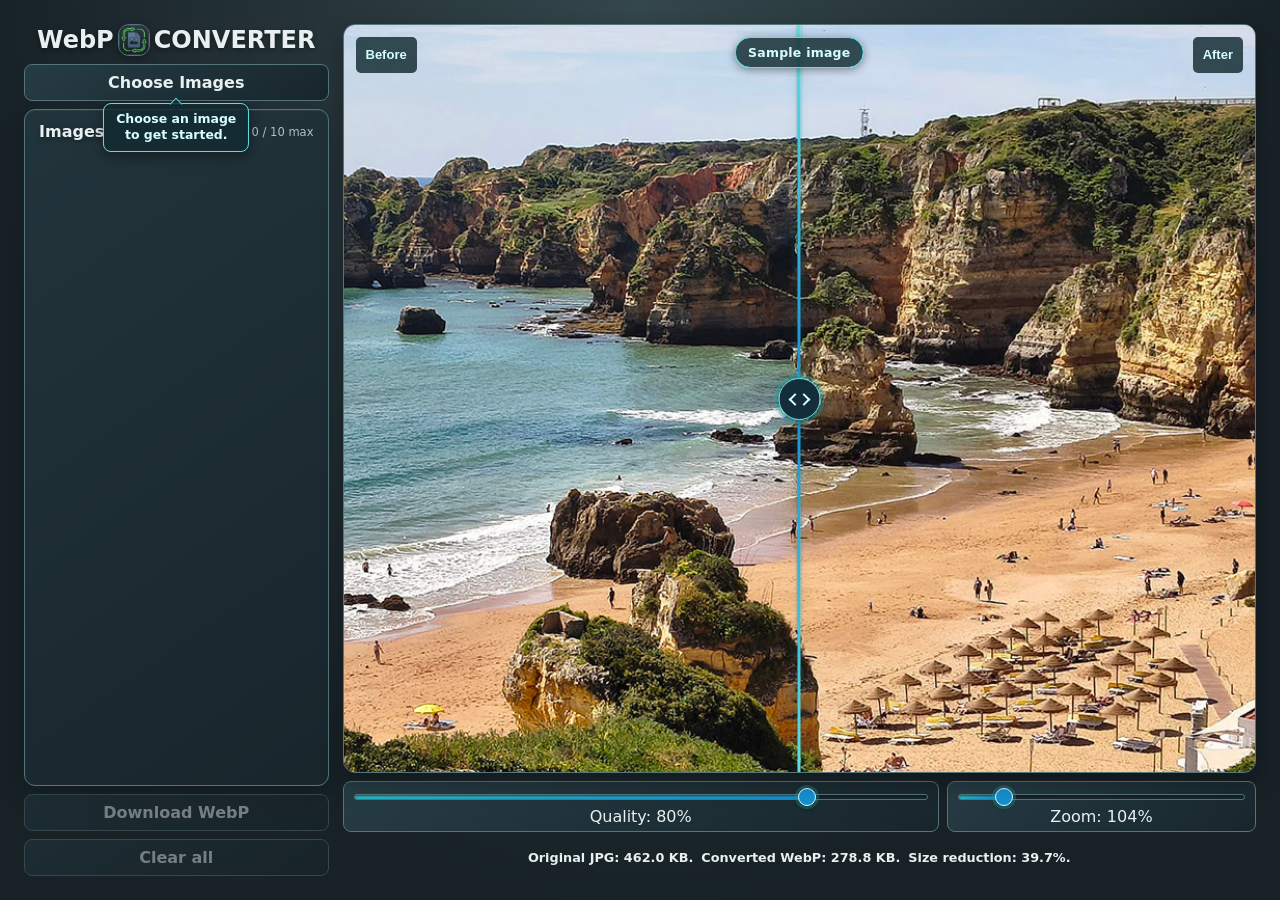
==== commit 33513ab6: "v 1.0" ====
--- a/index.html
+++ b/index.html
@@ -23,8 +23,14 @@
     <!-- File list and actions -->
     <div id="sidebarColumn">
       <div class="brand">
-        <h1><span>WebP</span><img src="./favicon/android-chrome-192x192.png" alt="" /><span>CONVERTER</span> </h1>
+        <h2><span>WebP</span><img src="./favicon/android-chrome-192x192.png" alt="" /><span>CONVERTER</span> </h2>
       </div>
+      <input type="file" id="imageInput" accept="image/*" class="visuallyHidden" multiple />
+      <div id="uploadControl">
+        <span id="uploadTooltip" role="status" hidden>Choose an image<br>to get started.</span>
+        <label for="imageInput" id="uploadButton">Choose Images</label>
+      </div>
+
       <aside id="imageSidebar" aria-label="Uploaded images">
         <div class="imageListHeading">
           <h2>Images</h2><span id="imageCount">0 / 10 max</span>
@@ -33,11 +39,6 @@
         <ul id="imageList" aria-live="polite"></ul>
       </aside>
 
-      <input type="file" id="imageInput" accept="image/*" class="visuallyHidden" multiple />
-      <div id="uploadControl">
-        <span id="uploadTooltip" role="status" hidden>Choose an image to get started.</span>
-        <label for="imageInput" id="uploadButton">Choose Images</label>
-      </div>
       <a id="downloadButton" href="#" aria-disabled="true" download="converted.webp">Download WebP</a>
       <button type="button" id="clearImagesButton" disabled>Clear all</button>
     </div>
--- a/static/style.css
+++ b/static/style.css
@@ -27,7 +27,6 @@
   --color-danger-dark: #a92f43;
   --color-danger-light: #ffd6d9;
   --color-danger-text: #fff4f4;
-  --color-tooltip: #707070;
   --color-image-bg: #ddd;
   --color-label-bg: rgb(18 42 48 / 82%);
   --color-danger-overlay: rgb(113 60 67 / 23%);
@@ -85,6 +84,22 @@
   text-shadow: 0 2px 5px var(--color-shadow-lg);
 }
 
+h2 {
+  margin: 0;
+  color: var(--color-text);
+  font-size: clamp(0.9rem, 2vw, 1.5rem);
+  line-height: 1.25;
+  text-shadow: 0 2px 5px var(--color-shadow-lg);
+}
+
+h3 {
+  margin: 0;
+  color: var(--color-text);
+  font-size: clamp(0.9rem, 1.5vw, 1.25rem);
+  line-height: 1.25;
+  text-shadow: 0 2px 5px var(--color-shadow-lg);
+}
+
 .brand {
   display: flex;
   align-items: center;
@@ -92,11 +107,22 @@
   flex: 0 0 auto;
 }
 
+#workspace>.brand {
+  display: none;
+}
+
 .brand h1 {
   display: flex;
   align-items: center;
   justify-content: center;
   gap: 5px;
+}
+
+.brand h2 {
+  display: flex;
+  align-items: center;
+  justify-content: center;
+  gap: 4px;
 }
 
 .brand img {
@@ -120,10 +146,11 @@
 /* Sidebar: image list, thumbnails, and scrollbar */
 #sidebarColumn {
   display: flex;
-  flex: 0 0 25%;
+  flex: 1 1 0;
   flex-direction: column;
   gap: 8px;
   min-height: 0;
+  min-width: 170px;
 }
 
 #imageSidebar {
@@ -247,7 +274,7 @@
   height: 48px;
   border: var(--size-border-1) solid var(--color-border);
   border-radius: var(--radius-sm);
-  object-fit: cover;
+  object-fit: contain;
   background: var(--color-image-bg);
 }
 
@@ -297,7 +324,7 @@
 /* Main image preview */
 #workspace {
   display: flex;
-  flex: 1 1 0;
+  flex: 3 1 0;
   flex-direction: column;
   min-width: 0;
   min-height: 0;
@@ -605,10 +632,10 @@
 #downloadButton {
   display: inline-block;
   max-width: 420px;
-  min-width: 155px;
+  min-width: 170px;
   margin: 0;
   border: var(--size-border-1) solid var(--color-border);
-  padding: 8px;
+  padding: 8px 5px;
   border-radius: var(--radius-md);
   font-family: inherit;
   font-size: 1rem;
@@ -655,15 +682,16 @@
 #uploadTooltip {
   position: absolute;
   z-index: 5;
-  bottom: calc(100% + 9px);
+  top: calc(100% + 2px);
+  bottom: auto;
   left: 50%;
   width: max-content;
   max-width: 100%;
   border: var(--size-border-1) solid var(--color-accent-bright);
   border-radius: var(--radius-md);
-  padding: 8px 11px;
+  padding: 7px 12px;
   color: var(--color-text-bright);
-  background: var(--color-tooltip);
+  background: var(--color-label-bg);
   box-shadow: 0 4px 14px var(--color-shadow-lg);
   font-size: 0.78rem;
   font-weight: bold;
@@ -675,15 +703,16 @@
 
 #uploadTooltip::after {
   position: absolute;
-  top: 100%;
+  top: auto;
+  bottom: 100%;
   left: 50%;
   width: 8px;
   height: 8px;
   border-right: 1px solid var(--color-accent-bright);
-  border-bottom: 1px solid var(--color-accent-bright);
-  background: var(--color-tooltip);
+  border-top: 1px solid var(--color-accent-bright);
+  background: var(--color-label-bg);
   content: "";
-  transform: translate(-50%, -50%) rotate(45deg);
+  transform: translate(-50%, 50%) rotate(-45deg);
 }
 
 #clearImagesButton:disabled {
@@ -749,70 +778,73 @@
   font-weight: 650;
 }
 
-/* Narrow-screen layout */
 @media (max-width: 600px) {
+  #qualityControl {
+    flex: 3 1 0;
+  }
+
+  #scaleControl {
+    flex: 2 1 0;
+  }
+}
+
+@media (max-width: 480px) {
+
+  #sidebarColumn>.brand {
+    display: none;
+  }
+
+  #workspace>.brand {
+    display: flex;
+  }
 
   body {
     height: auto;
+    min-height: 0;
   }
 
   main {
+    flex: 0 0 auto;
     flex-direction: column-reverse;
     gap: 8px;
+    min-height: auto;
   }
 
   #sidebarColumn {
     flex: 0 0 auto;
-    gap: 6px;
+    min-height: auto;
+  }
+
+  #workspace {
+    flex: 0 0 auto;
+    min-height: auto;
+  }
+
+  #imageComparison {
+    flex: 0 0 auto;
+    height: auto;
+    min-height: 0;
+    aspect-ratio: 4 / 3;
   }
 
   #imageSidebar {
-    flex: 0 0 104px;
-  }
-
-  .imageListHeading {
-    padding: 4px 8px;
-  }
-
-  #imageSidebar h2 {
-    font-size: 0.8rem;
-  }
-
-  #imageCount {
-    font-size: 0.62rem;
-  }
-
-  #imageListStatus {
-    margin: 0 5px 4px;
-    padding: 3px 5px;
-    font-size: 0.62rem;
-  }
-
-  #imageList {
-    flex-direction: row;
-    overflow-x: auto;
-    overflow-y: hidden;
-    padding: 0 5px 5px;
+    /* flex: 0 0 auto; */
+    min-height: 225px;
   }
 
   #clearImagesButton {
     min-width: 0;
   }
 
-  #imageList li {
-    flex: 0 0 112px;
-  }
-
   .imageThumbnail {
-    flex-direction: row;
     gap: 4px;
     padding: 2px;
   }
 
   .imageThumbnail img {
-    flex: 0 0 40px;
-    width: 40px;
-    height: 40px;
+    flex: 0 0 80px;
+    width: 80px;
+    height: 80px;
   }
 
   .imageThumbnail span {
@@ -827,15 +859,29 @@
     height: 28px;
     padding: 4px;
   }
-}
-
-@media (max-width: 360px) {
-
-  #qualityControl {
-    flex: 3 1 0;
-  }
-
-  #scaleControl {
-    flex: 2 1 0;
-  }
-}+
+  
+#uploadTooltip {
+  top: auto;
+  bottom: calc(100% + 2px);
+}
+
+#uploadTooltip::after {
+  position: absolute;
+  top: calc(100% - 8px);
+  bottom: auto;
+  left: 50%;
+  width: 8px;
+  height: 8px;
+  border-right: none;
+  border-top: none;
+
+  border-left: 1px solid var(--color-accent-bright);
+  border-bottom: 1px solid var(--color-accent-bright);
+  background: var(--color-label-bg);
+  content: "";
+  transform: translate(-50%, 50%) rotate(-45deg);
+}
+}
+
+@media (max-width: 360px) {}
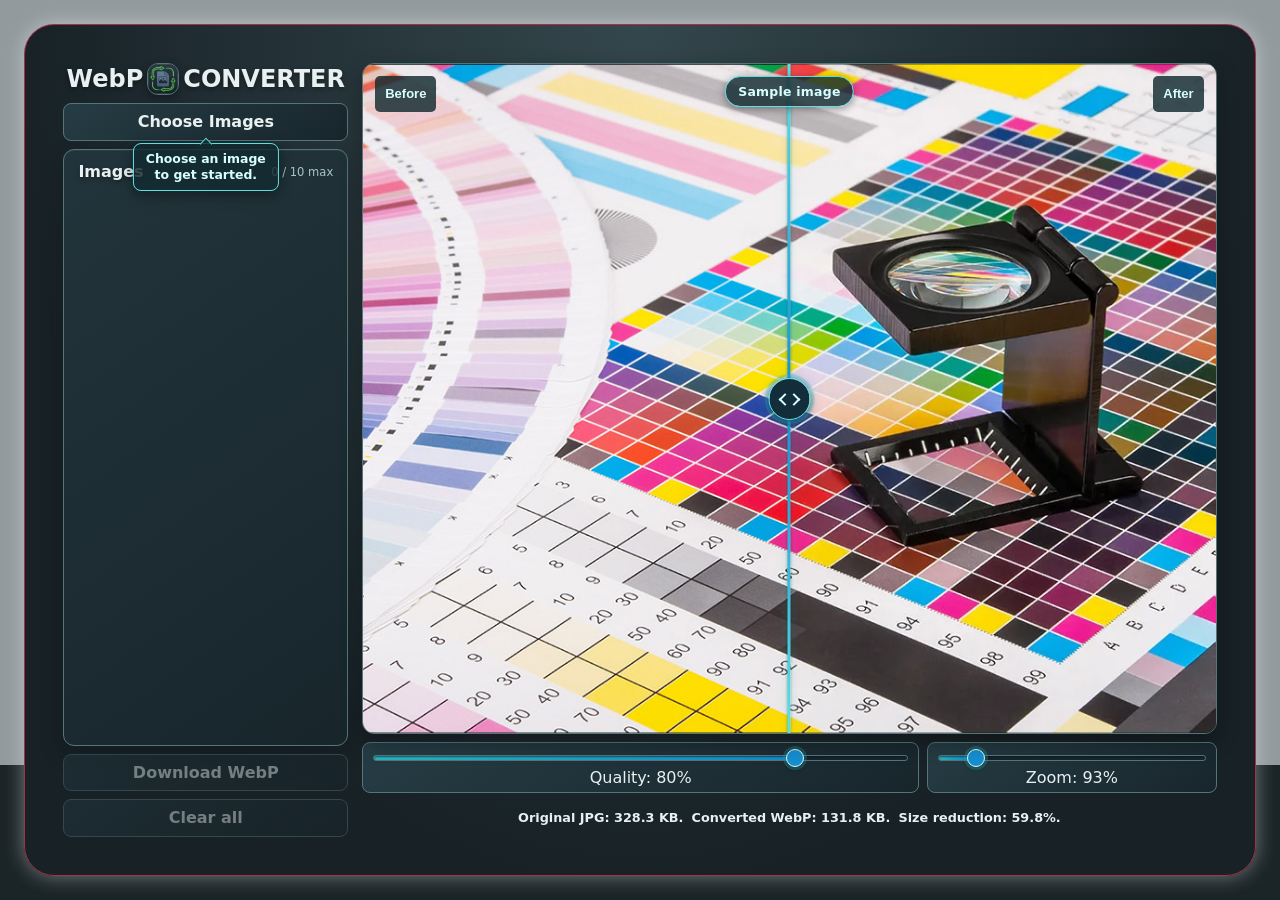
==== commit 09c677a0: "v 1.1" ====
--- a/index.html
+++ b/index.html
@@ -64,19 +64,17 @@
       </div>
 
       <div id="converterControls">
-        <div id="rangeControls">
-          <div id="qualityControl">
-            <input type="range" id="qualitySlider" min="0" max="100" value="80" step="5" />
-            <label for="qualitySlider">
-              Quality: <span id="qualityValue">80</span>%
-            </label>
-          </div>
+        <div id="qualityControl">
+          <input type="range" id="qualitySlider" min="0" max="100" value="80" step="5" />
+          <label for="qualitySlider">
+            Quality: <span id="qualityValue">80</span>%
+          </label>
+        </div>
 
-          <div id="scaleControl">
-            <input type="range" id="comparisonScale" min="0.1" max="300" value="0.1" step="0.1" aria-label="Image zoom"
-              aria-controls="imageComparison" />
-            <label for="comparisonScale"> Zoom: <span id="comparisonScaleValue">100</span>% </label>
-          </div>
+        <div id="scaleControl">
+          <input type="range" id="comparisonScale" min="0.1" max="300" value="0.1" step="0.1" aria-label="Image zoom"
+            aria-controls="imageComparison" />
+          <label for="comparisonScale"> Zoom: <span id="comparisonScaleValue">100</span>% </label>
         </div>
       </div>
 
--- a/static/style.css
+++ b/static/style.css
@@ -1,6 +1,6 @@
 /* Theme and page layout */
 :root {
-  color-scheme: dark;
+  /* color-scheme: dark; */
   font-family: system-ui, -apple-system, BlinkMacSystemFont, "Segoe UI", sans-serif;
   font-synthesis: none;
   text-rendering: optimizeLegibility;
@@ -36,6 +36,7 @@
   --color-shadow-sm: rgb(0 0 0 / 20%);
   --color-shadow-md: rgb(0 0 0 / 33%);
   --color-shadow-lg: rgb(0 0 0 / 40%);
+  --color-shadow-white-lg: rgba(255, 255, 255, 0.4);
   --color-shadow-strong: rgb(0 0 0 / 67%);
   --color-shadow-inset: rgb(7 18 22 / 60%);
   --color-transparent: transparent;
@@ -44,11 +45,13 @@
   --radius-sm: 6px;
   --radius-md: 8px;
   --radius-lg: 11px;
+  --radius-xl: 30px;
   --radius-pill: 999px;
   --background-panel: linear-gradient(145deg, var(--color-surface), var(--color-surface-deep));
   --background-control: linear-gradient(145deg, var(--color-surface-raised), var(--color-surface-deep));
   --background-button: linear-gradient(145deg, var(--color-surface-raised), var(--color-surface-deep));
-  --page-padding: clamp(12px, 2vw, 24px);
+  --body-padding: clamp(12px, 2vw, 24px);
+  --main-padding: clamp(20px, 3vw, 40px);
   --accent: var(--color-accent);
   --text: var(--color-text);
   --muted: var(--color-text-muted);
@@ -69,11 +72,16 @@
   min-height: 100vh;
   min-height: 100dvh;
   min-width: 320px;
-  margin: 0;
-  padding: var(--page-padding);
+  width: 100%;
+  /* max-width: 1280px; */
+  margin: 0 auto;
+  padding: var(--body-padding);
   color: var(--text);
   text-align: center;
-  background: radial-gradient(ellipse at 50% 0%, var(--color-bg-top), var(--color-bg) 72%);
+  background: linear-gradient(to bottom,
+      #929a9d 0 85%,
+      #1b2427 85% 100%);
+  background-attachment: fixed;
 }
 
 h1 {
@@ -111,17 +119,18 @@
   display: none;
 }
 
-.brand h1 {
+.brand h1,
+.brand h2 {
   display: flex;
   align-items: center;
   justify-content: center;
+}
+
+.brand h1 {
   gap: 5px;
 }
 
 .brand h2 {
-  display: flex;
-  align-items: center;
-  justify-content: center;
   gap: 4px;
 }
 
@@ -141,6 +150,17 @@
   gap: 14px;
   min-width: 0;
   min-height: 0;
+
+  /* margin: 0 10px 8px; */
+  padding: var(--main-padding);
+
+  border: var(--size-border-2) solid var(--color-danger-dark);
+  border-radius: var(--radius-xl);
+
+  background: radial-gradient(ellipse at 50% 0%, var(--color-bg-top), var(--color-bg) 72%);
+  overflow: hidden;
+
+  box-shadow: 0 0 20px var(--color-shadow-white-lg);
 }
 
 /* Sidebar: image list, thumbnails, and scrollbar */
@@ -160,7 +180,6 @@
   min-height: 0;
   overflow: hidden;
   border: var(--size-border-1) solid var(--color-border);
-  ;
   border-radius: var(--radius-lg);
   background: var(--background-panel);
   box-shadow: inset 0 1px var(--color-overlay-light), 0 8px 24px var(--color-shadow-sm);
@@ -278,10 +297,24 @@
   background: var(--color-image-bg);
 }
 
-.imageThumbnail span {
+.imageThumbnailInfo {
+  display: flex;
+  flex: 1 1 auto;
+  flex-direction: column;
+  min-width: 0;
+}
+
+.imageThumbnailName {
   overflow: hidden;
   font-size: 0.8rem;
   text-overflow: ellipsis;
+  white-space: nowrap;
+}
+
+.imageThumbnailDimensions {
+  color: var(--muted);
+  font-size: 0.68rem;
+  line-height: 1.2;
   white-space: nowrap;
 }
 
@@ -500,12 +533,8 @@
   outline-offset: -3px;
 }
 
+/* Quality and zoom controls */
 #converterControls {
-  width: 100%;
-}
-
-/* Quality and zoom controls */
-#rangeControls {
   display: flex;
   flex-direction: row;
   justify-content: center;
@@ -778,6 +807,8 @@
   font-weight: 650;
 }
 
+@media (max-width: 768px) {}
+
 @media (max-width: 600px) {
   #qualityControl {
     flex: 3 1 0;
@@ -828,7 +859,6 @@
   }
 
   #imageSidebar {
-    /* flex: 0 0 auto; */
     min-height: 225px;
   }
 
@@ -847,10 +877,8 @@
     height: 80px;
   }
 
-  .imageThumbnail span {
-    width: auto;
+  .imageThumbnailName {
     font-size: 0.65rem;
-    text-align: left;
   }
 
   .deleteImageButton {
@@ -860,28 +888,17 @@
     padding: 4px;
   }
 
-  
-#uploadTooltip {
-  top: auto;
-  bottom: calc(100% + 2px);
-}
-
-#uploadTooltip::after {
-  position: absolute;
-  top: calc(100% - 8px);
-  bottom: auto;
-  left: 50%;
-  width: 8px;
-  height: 8px;
-  border-right: none;
-  border-top: none;
-
-  border-left: 1px solid var(--color-accent-bright);
-  border-bottom: 1px solid var(--color-accent-bright);
-  background: var(--color-label-bg);
-  content: "";
-  transform: translate(-50%, 50%) rotate(-45deg);
-}
-}
-
-@media (max-width: 360px) {}
+  #uploadTooltip {
+    top: auto;
+    bottom: calc(100% + 2px);
+  }
+
+  #uploadTooltip::after {
+    top: calc(100% - 8px);
+    bottom: auto;
+    border-right: none;
+    border-top: none;
+    border-left: 1px solid var(--color-accent-bright);
+    border-bottom: 1px solid var(--color-accent-bright);
+  }
+}
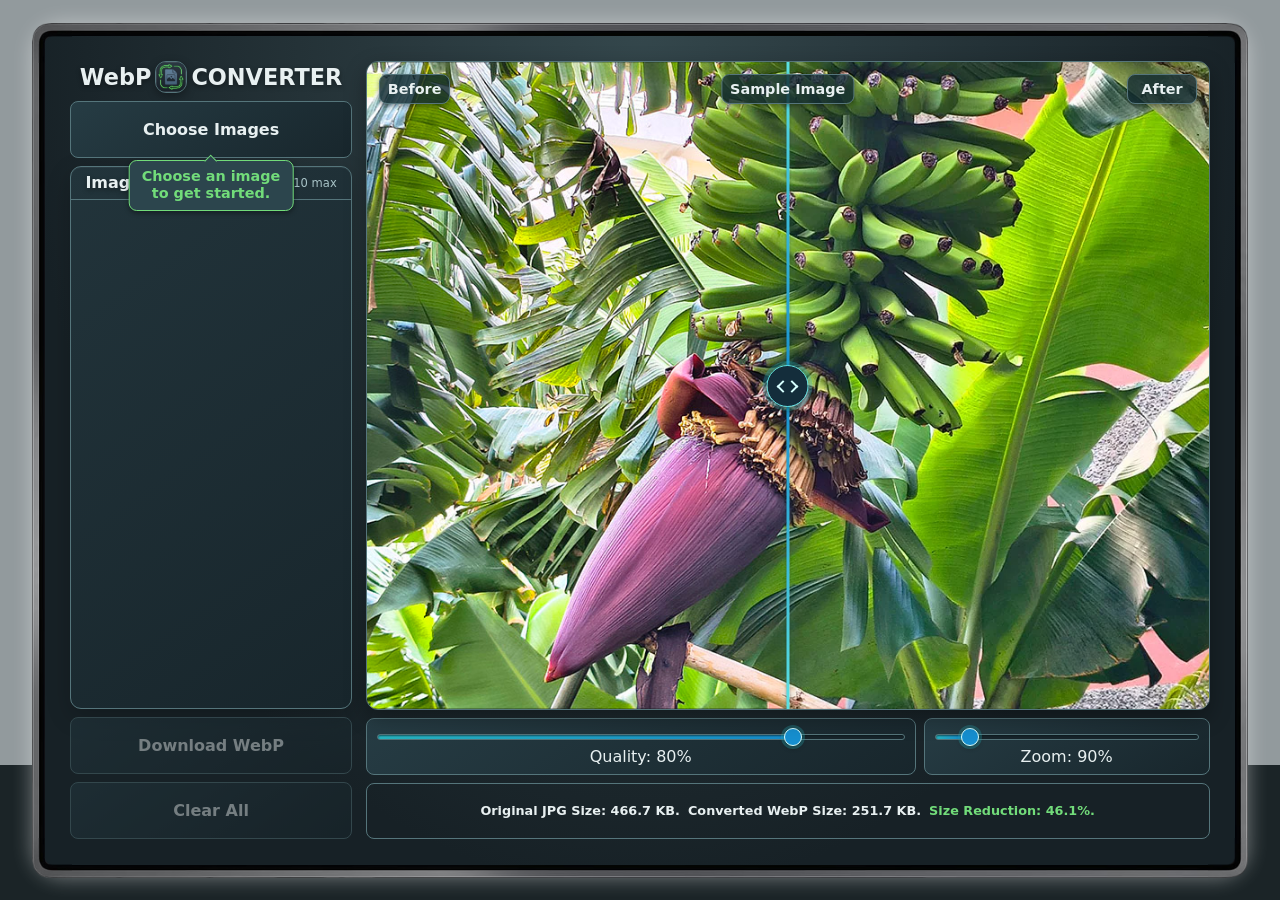
==== commit 27909610: "v 1.4" ====
--- a/index.html
+++ b/index.html
@@ -21,9 +21,9 @@
 <body>
   <main>
     <!-- File list and actions -->
-    <div id="sidebarColumn">
+    <aside id="sidebarColumn" aria-label="Image controls">
       <div class="brand">
-        <h2><span>WebP</span><img src="./favicon/android-chrome-192x192.png" alt="" /><span>CONVERTER</span> </h2>
+        <h2><span>WebP</span><img src="./favicon/android-chrome-192x192.png" alt="" /><span>CONVERTER</span></h2>
       </div>
       <input type="file" id="imageInput" accept="image/*" class="visuallyHidden" multiple />
       <div id="uploadControl">
@@ -40,13 +40,13 @@
       </aside>
 
       <a id="downloadButton" href="#" aria-disabled="true" download="converted.webp">Download WebP</a>
-      <button type="button" id="clearImagesButton" disabled>Clear all</button>
-    </div>
+      <button type="button" id="clearImagesButton" disabled>Clear All</button>
+    </aside>
 
     <!-- Image comparison and conversion controls -->
     <section id="workspace" aria-label="Image converter">
       <div class="brand">
-        <h1><span>WebP</span><img src="./favicon/android-chrome-192x192.png" alt="" /><span>CONVERTER</span> </h1>
+        <h1><span>WebP</span><img src="./favicon/android-chrome-192x192.png" alt="" /><span>CONVERTER</span></h1>
       </div>
       <div id="imageComparison">
         <img id="originalImage" class="comparisonImage" alt="Original image" />
@@ -55,15 +55,16 @@
         </div>
 
         <span class="comparisonLabel comparisonLabelBefore">Before</span>
-        <span class="comparisonLabel comparisonLabelAfter">After</span>
-        <span id="sampleImageNotice" hidden>Sample image</span>
+        <span class="comparisonLabel comparisonLabelAfter">&#160After&#160</span>
+        <span class="comparisonLabel" id="sampleImageNotice" hidden>Sample Image</span>
+        
         <span class="comparisonDivider" aria-hidden="true"><span></span></span>
         <input type="range" id="comparisonSlider" class="comparisonSlider" min="0" max="100" value="50"
           aria-label="Compare image before and after conversion" aria-controls="imageComparison"
           aria-valuetext="Divider at 50% of the image width" />
       </div>
 
-      <div id="converterControls">
+      <fieldset id="converterControls" aria-label="Conversion settings">
         <div id="qualityControl">
           <input type="range" id="qualitySlider" min="0" max="100" value="80" step="5" />
           <label for="qualitySlider">
@@ -76,15 +77,15 @@
             aria-controls="imageComparison" />
           <label for="comparisonScale"> Zoom: <span id="comparisonScaleValue">100</span>% </label>
         </div>
-      </div>
+      </fieldset>
 
       <div id="converterInfo" aria-live="polite">
         <p id="originalSize"></p>
         <p id="webpSize"></p>
-        <p id="sizeChange"></p>
+        <p id="sizeChange" class="sizeReduction"></p>
       </div>
     </section>
   </main>
 </body>
 
-</html>+</html>
--- a/static/style.css
+++ b/static/style.css
@@ -1,6 +1,5 @@
 /* Theme and page layout */
 :root {
-  /* color-scheme: dark; */
   font-family: system-ui, -apple-system, BlinkMacSystemFont, "Segoe UI", sans-serif;
   font-synthesis: none;
   text-rendering: optimizeLegibility;
@@ -22,6 +21,8 @@
   --color-accent: #29b9c5;
   --color-accent-bright: #5ce1e2;
   --color-accent-blue: #168fd0;
+  --color-green-light: #72dc7a;
+  --color-green-dark: #53b357;
   --color-accent-dark: #142d3b;
   --color-danger: #d95761;
   --color-danger-dark: #a92f43;
@@ -50,14 +51,10 @@
   --background-panel: linear-gradient(145deg, var(--color-surface), var(--color-surface-deep));
   --background-control: linear-gradient(145deg, var(--color-surface-raised), var(--color-surface-deep));
   --background-button: linear-gradient(145deg, var(--color-surface-raised), var(--color-surface-deep));
-  --body-padding: clamp(12px, 2vw, 24px);
   --main-padding: clamp(20px, 3vw, 40px);
   --accent: var(--color-accent);
   --text: var(--color-text);
   --muted: var(--color-text-muted);
-
-  --size-border-1: 1px;
-  --size-border-2: 1px;
 }
 
 * {
@@ -73,9 +70,7 @@
   min-height: 100dvh;
   min-width: 320px;
   width: 100%;
-  /* max-width: 1280px; */
   margin: 0 auto;
-  padding: var(--body-padding);
   color: var(--text);
   text-align: center;
   background: linear-gradient(to bottom,
@@ -95,7 +90,7 @@
 h2 {
   margin: 0;
   color: var(--color-text);
-  font-size: clamp(0.9rem, 2vw, 1.5rem);
+  font-size: clamp(0.9rem, 1.75vw, 1.5rem);
   line-height: 1.25;
   text-shadow: 0 2px 5px var(--color-shadow-lg);
 }
@@ -138,7 +133,7 @@
   display: block;
   width: 32px;
   height: 32px;
-  border: var(--size-border-1) solid var(--color-border);
+  border: 1px solid var(--color-border);
   border-radius: var(--radius-lg);
   box-shadow: 0 3px 10px var(--color-shadow-md);
 }
@@ -151,15 +146,24 @@
   min-width: 0;
   min-height: 0;
 
-  /* margin: 0 10px 8px; */
+  max-height: 95%;
+  max-width: 95%;
+  aspect-ratio: 16 / 9;
+  margin: auto;
+
   padding: var(--main-padding);
-
-  border: var(--size-border-2) solid var(--color-danger-dark);
+  /* border: 40px solid transparent; */
   border-radius: var(--radius-xl);
-
+  border-image-source: url("../images/frame-9slice.png");
+  border-image-slice: 100 fill;
+  border-image-width: 40px;
+  border-image-repeat: stretch;
+
+  background-color: var(--color-bg);
+  background-image: radial-gradient(ellipse at 50% 0%,
+      var(--color-bg-top),
+      var(--color-bg) 72%);
   background: radial-gradient(ellipse at 50% 0%, var(--color-bg-top), var(--color-bg) 72%);
-  overflow: hidden;
-
   box-shadow: 0 0 20px var(--color-shadow-white-lg);
 }
 
@@ -179,7 +183,7 @@
   flex-direction: column;
   min-height: 0;
   overflow: hidden;
-  border: var(--size-border-1) solid var(--color-border);
+  border: 1px solid var(--color-border);
   border-radius: var(--radius-lg);
   background: var(--background-panel);
   box-shadow: inset 0 1px var(--color-overlay-light), 0 8px 24px var(--color-shadow-sm);
@@ -199,7 +203,8 @@
   align-items: center;
   justify-content: space-between;
   gap: 8px;
-  padding: 12px 14px;
+  padding: 6px 14px;
+  border-bottom: 1px solid var(--color-border);
 }
 
 #imageCount {
@@ -210,15 +215,15 @@
 
 #imageListStatus {
   flex: 0 0 auto;
-  margin: 0 10px 8px;
-  border: var(--size-border-1) solid var(--color-danger-dark);
+  margin: 8px;
+  border: 1px solid var(--color-danger-dark);
   border-radius: var(--radius-sm);
-  padding: 6px 8px;
+  padding: 4px;
   color: var(--color-danger-light);
   background: var(--color-danger-overlay);
-  font-size: 0.72rem;
-  line-height: 1.35;
-  text-align: left;
+  font-size: 0.8rem;
+  line-height: 1;
+  text-align: center;
 }
 
 #imageList {
@@ -227,7 +232,7 @@
   gap: 6px;
   overflow: auto;
   margin: 0;
-  padding: 0 6px 6px;
+  padding: 6px 6px;
   list-style: none;
   scrollbar-color: var(--color-accent) var(--color-bg);
   scrollbar-width: thin;
@@ -244,7 +249,7 @@
 }
 
 #imageList::-webkit-scrollbar-thumb {
-  border: var(--size-border-2) solid var(--color-bg);
+  border: 1px solid var(--color-bg);
   border-radius: var(--radius-md);
   background: var(--color-accent);
 }
@@ -267,7 +272,7 @@
   flex: 1 1 auto;
   width: 0;
   min-width: 0;
-  border: var(--size-border-1) solid var(--color-transparent);
+  border: 1px solid var(--color-transparent);
   border-radius: var(--radius-md);
   padding: 6px;
   color: var(--text);
@@ -291,7 +296,7 @@
   flex: 0 0 48px;
   width: 48px;
   height: 48px;
-  border: var(--size-border-1) solid var(--color-border);
+  border: 1px solid var(--color-border);
   border-radius: var(--radius-sm);
   object-fit: contain;
   background: var(--color-image-bg);
@@ -316,6 +321,8 @@
   font-size: 0.68rem;
   line-height: 1.2;
   white-space: nowrap;
+  overflow: hidden;
+  text-overflow: ellipsis;
 }
 
 .deleteImageButton {
@@ -324,7 +331,7 @@
   width: 32px;
   height: 32px;
   place-items: center;
-  border: var(--size-border-1) solid var(--color-transparent);
+  border: 1px solid var(--color-transparent);
   border-radius: var(--radius-sm);
   padding: 5px;
   color: var(--color-text-muted);
@@ -373,7 +380,7 @@
   min-width: 0;
   min-height: 0;
   overflow: hidden;
-  border: var(--size-border-2) solid var(--color-border);
+  border: 1px solid var(--color-border);
   border-radius: 12px;
   background: var(--color-preview-bg);
   box-shadow: 0 8px 22px var(--color-shadow-md);
@@ -401,12 +408,22 @@
   position: absolute;
   z-index: 2;
   top: 12px;
-  padding: 10px;
-  border-radius: 5px;
-  color: var(--color-text-bright);
+  padding: 6px 8px;
+
+  color: var(--color-text);
   background: var(--color-label-bg);
-  font: 600 13px/1.2 sans-serif;
+  font-size: 0.9rem;
+  font-weight: 600;
   pointer-events: none;
+
+  border: 1px solid var(--color-border);
+  border-radius: var(--radius-md);
+  box-shadow: 0 2px 5px var(--color-shadow-lg);
+}
+
+#sampleImageNotice {
+  left: 50%;
+  transform: translateX(-50%)
 }
 
 .comparisonLabelBefore {
@@ -415,24 +432,6 @@
 
 .comparisonLabelAfter {
   right: 12px;
-}
-
-#sampleImageNotice {
-  position: absolute;
-  z-index: 2;
-  top: 12px;
-  left: 50%;
-  border: var(--size-border-1) solid var(--color-accent-bright);
-  border-radius: var(--radius-pill);
-  padding: 7px 12px;
-  color: var(--color-text-bright);
-  background: var(--color-label-bg);
-  box-shadow: 0 2px 8px var(--color-shadow-lg);
-  font-size: 0.78rem;
-  font-weight: 600;
-  letter-spacing: 0.02em;
-  transform: translateX(-50%);
-  pointer-events: none;
 }
 
 .comparisonDivider {
@@ -455,7 +454,7 @@
   display: grid;
   width: 42px;
   height: 42px;
-  border: var(--size-border-2) solid var(--color-accent-bright);
+  border: 1px solid var(--color-accent-bright);
   border-radius: 50%;
   background: radial-gradient(circle at 35% 30%, var(--color-accent-dark), var(--color-accent-dark) 72%);
   box-shadow: 0 0 0 4px var(--color-accent-overlay), 0 0 14px var(--color-accent-overlay), 0 2px 6px var(--color-shadow-strong);
@@ -540,14 +539,18 @@
   justify-content: center;
   gap: 8px;
   width: 100%;
+  min-width: 0;
+  margin: 0;
+  border: 0;
+  padding: 0;
 }
 
 #scaleControl,
 #qualityControl {
   min-width: 0;
   margin: 0;
-  border: var(--size-border-1) solid var(--color-border);
-  padding: 5px 10px;
+  border: 1px solid var(--color-border);
+  padding: 8px 10px;
   border-radius: var(--radius-md);
   color: var(--color-text);
   background: var(--background-control);
@@ -576,7 +579,7 @@
 #comparisonScale::-webkit-slider-runnable-track,
 #qualitySlider::-webkit-slider-runnable-track {
   height: 6px;
-  border: var(--size-border-1) solid var(--color-border);
+  border: 1px solid var(--color-border);
   border-radius: var(--radius-pill);
   background: linear-gradient(90deg,
       var(--color-accent) 0%,
@@ -589,7 +592,7 @@
 #comparisonScale::-moz-range-track,
 #qualitySlider::-moz-range-track {
   height: 6px;
-  border: var(--size-border-1) solid var(--color-border);
+  border: 1px solid var(--color-border);
   border-radius: var(--radius-pill);
   background: linear-gradient(90deg,
       var(--color-accent) 0%,
@@ -605,7 +608,7 @@
   height: 18px;
   margin-top: -7px;
   appearance: none;
-  border: var(--size-border-2) solid var(--color-text-bright);
+  border: 1px solid var(--color-text-bright);
   border-radius: 50%;
   background: var(--color-accent-blue);
   box-shadow: 0 0 0 3px var(--color-accent-overlay), 0 2px 5px var(--color-shadow-lg);
@@ -615,7 +618,7 @@
 #qualitySlider::-moz-range-thumb {
   width: 14px;
   height: 14px;
-  border: var(--size-border-2) solid var(--color-text-bright);
+  border: 1px solid var(--color-text-bright);
   border-radius: 50%;
   background: var(--color-accent-blue);
   box-shadow: 0 0 0 3px var(--color-accent-overlay), 0 2px 5px var(--color-shadow-lg);
@@ -663,8 +666,8 @@
   max-width: 420px;
   min-width: 170px;
   margin: 0;
-  border: var(--size-border-1) solid var(--color-border);
-  padding: 8px 5px;
+  border: 1px solid var(--color-border);
+  padding: 18px 5px;
   border-radius: var(--radius-md);
   font-family: inherit;
   font-size: 1rem;
@@ -716,15 +719,15 @@
   left: 50%;
   width: max-content;
   max-width: 100%;
-  border: var(--size-border-1) solid var(--color-accent-bright);
+  border: 1px solid var(--color-green-light);
   border-radius: var(--radius-md);
   padding: 7px 12px;
-  color: var(--color-text-bright);
-  background: var(--color-label-bg);
-  box-shadow: 0 4px 14px var(--color-shadow-lg);
-  font-size: 0.78rem;
+  color: var(--color-green-light);
+  background: var(--color-surface-hover);
+  box-shadow: 0 2px 5px var(--color-shadow-lg);
+  font-size: 0.9rem;
   font-weight: bold;
-  line-height: 1.3;
+  line-height: 1.2;
   text-align: center;
   transform: translateX(-50%);
   pointer-events: none;
@@ -732,14 +735,16 @@
 
 #uploadTooltip::after {
   position: absolute;
-  top: auto;
-  bottom: 100%;
+  top: -9px;
+  bottom: auto;
   left: 50%;
   width: 8px;
   height: 8px;
-  border-right: 1px solid var(--color-accent-bright);
-  border-top: 1px solid var(--color-accent-bright);
-  background: var(--color-label-bg);
+  border-left: none;
+  border-bottom: none;
+  border-right: 1px solid var(--color-green-light);
+  border-top: 1px solid var(--color-green-light);
+  background: var(--color-surface-hover);
   content: "";
   transform: translate(-50%, 50%) rotate(-45deg);
 }
@@ -777,11 +782,13 @@
   flex-wrap: wrap;
   gap: 0 8px;
   width: 100%;
-  min-height: 36px;
+  min-height: 56px;
   line-height: 1;
-  border-radius: var(--radius-lg);
-  margin: 0;
-  color: var(--color-text-muted);
+  margin: 0;
+  padding: 0 4px;
+
+  border-radius: var(--radius-md);
+  border: 1px solid var(--color-border);
 }
 
 #converterInfo p {
@@ -790,8 +797,6 @@
   max-width: 100%;
   min-width: 0;
   margin: 0;
-  border: none;
-  border-radius: 0;
   color: var(--color-text);
   font-size: 0.8rem;
   font-weight: 600;
@@ -802,12 +807,35 @@
   display: none;
 }
 
+#converterInfo .sizeReduction {
+  color: var(--color-green-light);
+}
+
 #sizeChange.sizeIncreased {
   color: var(--color-danger);
   font-weight: 650;
 }
 
-@media (max-width: 768px) {}
+@media (max-width: 720px) {
+  main {
+    max-width: none;
+    max-height: none;
+    aspect-ratio: auto;
+    width: 100%;
+
+    border-width: 40px;
+    border-radius: 0;
+    box-shadow: none;
+    padding: 20px;
+    margin: 0px;
+  }
+
+  body {
+    /* height: auto;
+    min-height: 0; */
+    background: var(--color-bg);
+  }
+}
 
 @media (max-width: 600px) {
   #qualityControl {
@@ -821,17 +849,35 @@
 
 @media (max-width: 480px) {
 
-  #sidebarColumn>.brand {
-    display: none;
-  }
-
-  #workspace>.brand {
-    display: flex;
+  main {
+    max-height: none;
+    max-width: none;
+    aspect-ratio: auto;
+    width: auto;
   }
 
   body {
     height: auto;
     min-height: 0;
+  }
+
+  #scaleControl,
+  #qualityControl {
+    padding: 5px 10px;
+  }
+
+  #uploadButton,
+  #clearImagesButton,
+  #downloadButton {
+    padding: 8px 5px;
+  }
+
+  #sidebarColumn>.brand {
+    display: none;
+  }
+
+  #workspace>.brand {
+    display: flex;
   }
 
   main {
@@ -898,7 +944,42 @@
     bottom: auto;
     border-right: none;
     border-top: none;
-    border-left: 1px solid var(--color-accent-bright);
-    border-bottom: 1px solid var(--color-accent-bright);
+    border-left: 1px solid var(--color-green-light);
+    border-bottom: 1px solid var(--color-green-light);
+  }
+}
+
+
+@media (max-height: 420px) {
+
+  body {
+    height: auto;
+    min-height: 0;
+    max-height: none;
+    background: var(--color-bg);
+  }
+
+  main {
+    height: auto;
+    min-height: 0;
+    max-height: none;
+
+    max-width: none;
+    aspect-ratio: auto;
+    width: 100%;
+    flex: 0 0 auto;
+
+    /* border: none; */
+    border-radius: 0;
+    box-shadow: none;
+  }
+
+  #sidebarColumn,
+  #imageSidebar,
+  #workspace,
+  #imageComparison {
+    height: auto;
+    min-height: 170px;
+    max-height: none;
   }
 }
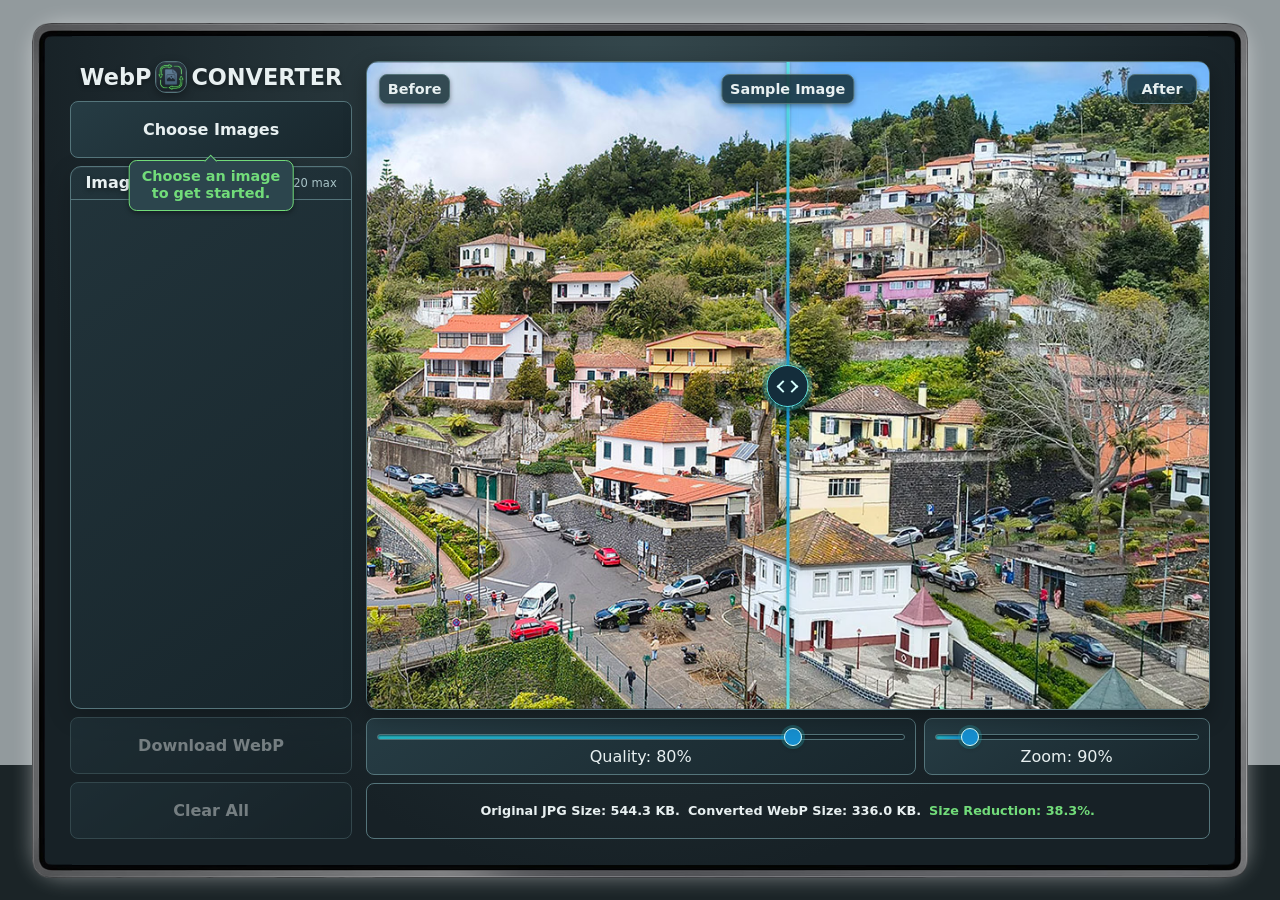
==== commit 9a4e55bb: "add loading percentage" ====
--- a/index.html
+++ b/index.html
@@ -33,13 +33,19 @@
 
       <aside id="imageSidebar" aria-label="Uploaded images">
         <div class="imageListHeading">
-          <h2>Images</h2><span id="imageCount">0 / 10 max</span>
+          <h2>Images</h2><span id="imageCount">0 / 20 max</span>
         </div>
         <p id="imageListStatus" role="status" aria-live="polite" hidden></p>
         <ul id="imageList" aria-live="polite"></ul>
       </aside>
 
-      <a id="downloadButton" href="#" aria-disabled="true" download="converted.webp">Download WebP</a>
+      <a id="downloadButton" href="#" aria-disabled="true" download="converted.webp">
+        <span id="downloadButtonLabel">Download WebP</span>
+        <span id="downloadProgressContainer" hidden>
+          <progress id="downloadProgress" max="100" value="0" aria-label="Download progress"></progress>
+          <span id="downloadProgressValue">0%</span>
+        </span>
+      </a>
       <button type="button" id="clearImagesButton" disabled>Clear All</button>
     </aside>
 
--- a/static/style.css
+++ b/static/style.css
@@ -298,7 +298,7 @@
   height: 48px;
   border: 1px solid var(--color-border);
   border-radius: var(--radius-sm);
-  object-fit: contain;
+  object-fit: cover;
   background: var(--color-image-bg);
 }
 
@@ -667,7 +667,7 @@
   min-width: 170px;
   margin: 0;
   border: 1px solid var(--color-border);
-  padding: 18px 5px;
+  padding: 18px 10px;
   border-radius: var(--radius-md);
   font-family: inherit;
   font-size: 1rem;
@@ -686,6 +686,61 @@
   background: var(--background-button);
   opacity: 0.45;
   cursor: not-allowed;
+}
+
+#sidebarColumn>#downloadButton[aria-disabled="true"][aria-busy="true"] {
+  opacity: 1;
+  cursor: progress;
+  background: var(--color-surface-hover);
+}
+
+#downloadProgressContainer {
+  display: flex;
+  flex-direction: column;
+  flex-direction: row;
+  align-items: center;
+  justify-content: center;
+  gap: 4px;
+  width: 100%;
+}
+
+#downloadProgressContainer[hidden] {
+  display: none;
+}
+
+#downloadProgress {
+  width: min(100%, 260px);
+  height: 12px;
+  overflow: hidden;
+  appearance: none;
+  border: 1px solid var(--color-border);
+  border-radius: 999px;
+  background: var(--background-button);
+}
+
+#downloadProgress::-webkit-progress-bar {
+  border-radius: 999px;
+  background: var(--background-button);
+}
+
+#downloadProgress::-webkit-progress-value {
+  border-radius: 999px;
+  background: linear-gradient(90deg, var(--color-accent-blue), var(--color-accent-bright));
+  transition: width 160ms ease;
+}
+
+#downloadProgress::-moz-progress-bar {
+  border-radius: 999px;
+  background: linear-gradient(90deg, var(--color-accent-blue), var(--color-accent-bright));
+}
+
+#downloadProgressValue {
+  min-width: 5ch;
+  color: var(--color-text);
+  font-size: 1rem;
+  font-weight: 600;
+  font-variant-numeric: tabular-nums;
+  text-align: right;
 }
 
 #uploadButton:hover,
@@ -982,4 +1037,4 @@
     min-height: 170px;
     max-height: none;
   }
-}+}
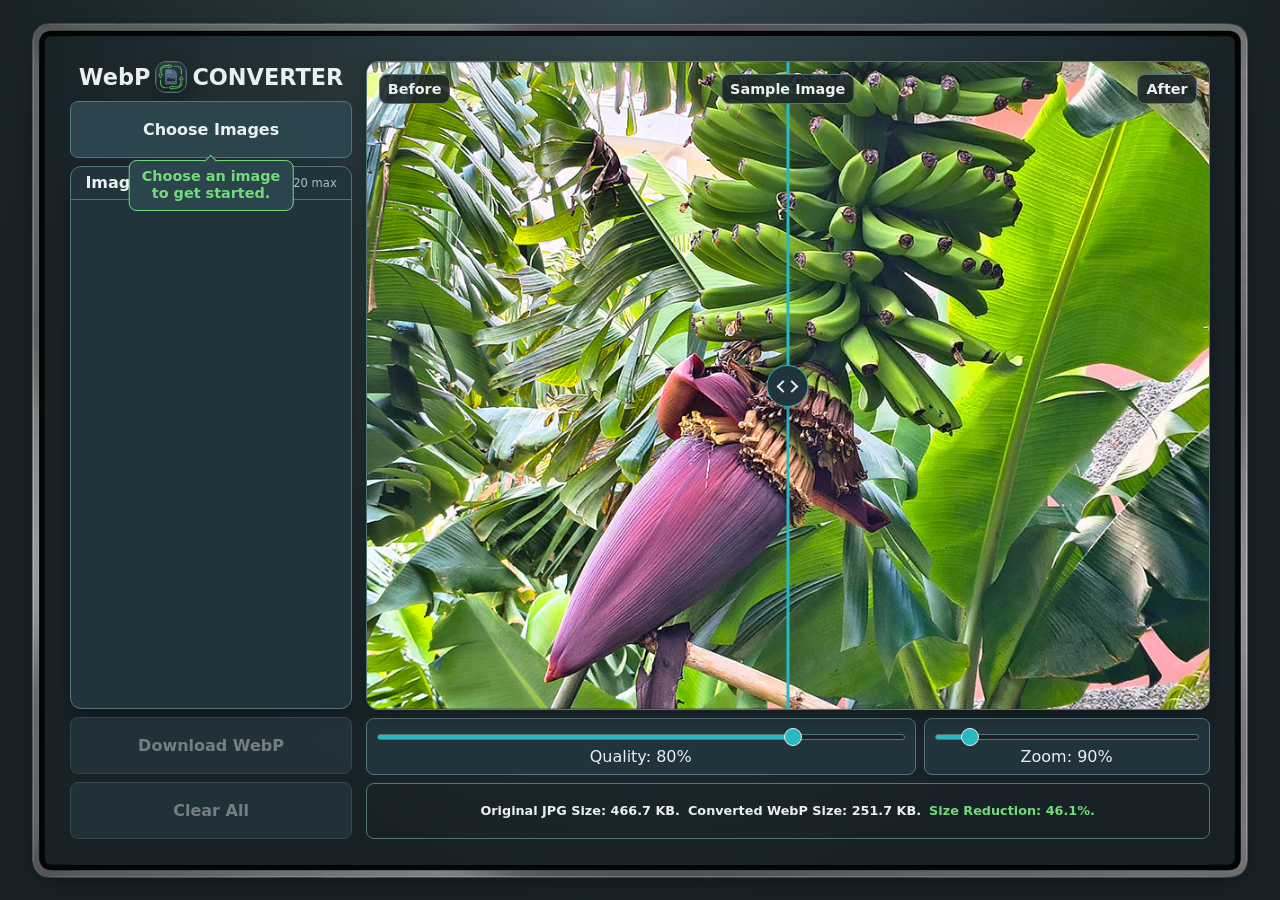
==== commit 2dacbd7e: "refactoring" ====
--- a/index.html
+++ b/index.html
@@ -4,6 +4,7 @@
 <head>
   <meta charset="UTF-8" />
   <meta name="viewport" content="width=device-width, initial-scale=1.0" />
+  <meta name="theme-color" content="#ffffff" />
   <title>WebP Converter</title>
 
   <!-- Browser and device icons -->
@@ -12,7 +13,6 @@
   <link rel="icon" type="image/png" sizes="16x16" href="./favicon/favicon-16x16.png" />
   <link rel="apple-touch-icon" sizes="180x180" href="./favicon/apple-touch-icon.png" />
   <link rel="manifest" href="./favicon/site.webmanifest" />
-  <meta name="theme-color" content="#ffffff" />
 
   <link rel="stylesheet" href="./static/style.css" />
   <script src="./static/script.js" defer></script>
@@ -20,20 +20,28 @@
 
 <body>
   <main>
-    <!-- File list and actions -->
+    <!-- Image upload, list, and download actions -->
     <aside id="sidebarColumn" aria-label="Image controls">
       <div class="brand">
-        <h2><span>WebP</span><img src="./favicon/android-chrome-192x192.png" alt="" /><span>CONVERTER</span></h2>
+        <h2>
+          <span>WebP</span>
+          <img src="./favicon/android-chrome-192x192.png" alt="" />
+          <span>CONVERTER</span>
+        </h2>
       </div>
-      <input type="file" id="imageInput" accept="image/*" class="visuallyHidden" multiple />
+
+      <input id="imageInput" class="visuallyHidden" type="file" accept="image/*" multiple />
       <div id="uploadControl">
-        <span id="uploadTooltip" role="status" hidden>Choose an image<br>to get started.</span>
-        <label for="imageInput" id="uploadButton">Choose Images</label>
+        <span id="uploadTooltip" role="status" hidden>
+          Choose an image<br />to get started.
+        </span>
+        <label id="uploadButton" for="imageInput">Choose Images</label>
       </div>
 
       <aside id="imageSidebar" aria-label="Uploaded images">
         <div class="imageListHeading">
-          <h2>Images</h2><span id="imageCount">0 / 20 max</span>
+          <h2>Images</h2>
+          <span id="imageCount">0 / 20 max</span>
         </div>
         <p id="imageListStatus" role="status" aria-live="polite" hidden></p>
         <ul id="imageList" aria-live="polite"></ul>
@@ -46,14 +54,19 @@
           <span id="downloadProgressValue">0%</span>
         </span>
       </a>
-      <button type="button" id="clearImagesButton" disabled>Clear All</button>
+      <button id="clearImagesButton" type="button" disabled>Clear All</button>
     </aside>
 
-    <!-- Image comparison and conversion controls -->
+    <!-- Image comparison and conversion settings -->
     <section id="workspace" aria-label="Image converter">
       <div class="brand">
-        <h1><span>WebP</span><img src="./favicon/android-chrome-192x192.png" alt="" /><span>CONVERTER</span></h1>
+        <h1>
+          <span>WebP</span>
+          <img src="./favicon/android-chrome-192x192.png" alt="" />
+          <span>CONVERTER</span>
+        </h1>
       </div>
+
       <div id="imageComparison">
         <img id="originalImage" class="comparisonImage" alt="Original image" />
         <div class="comparisonAfter">
@@ -61,27 +74,24 @@
         </div>
 
         <span class="comparisonLabel comparisonLabelBefore">Before</span>
-        <span class="comparisonLabel comparisonLabelAfter">&#160After&#160</span>
-        <span class="comparisonLabel" id="sampleImageNotice" hidden>Sample Image</span>
-        
+        <span class="comparisonLabel comparisonLabelAfter">After</span>
+        <span id="sampleImageNotice" class="comparisonLabel" hidden>Sample Image</span>
         <span class="comparisonDivider" aria-hidden="true"><span></span></span>
-        <input type="range" id="comparisonSlider" class="comparisonSlider" min="0" max="100" value="50"
+        <input id="comparisonSlider" class="comparisonSlider" type="range" min="0" max="100" value="50"
           aria-label="Compare image before and after conversion" aria-controls="imageComparison"
           aria-valuetext="Divider at 50% of the image width" />
       </div>
 
       <fieldset id="converterControls" aria-label="Conversion settings">
         <div id="qualityControl">
-          <input type="range" id="qualitySlider" min="0" max="100" value="80" step="5" />
-          <label for="qualitySlider">
-            Quality: <span id="qualityValue">80</span>%
-          </label>
+          <input id="qualitySlider" type="range" min="0" max="100" value="80" step="5" />
+          <label for="qualitySlider">Quality: <span id="qualityValue">80</span>%</label>
         </div>
 
         <div id="scaleControl">
-          <input type="range" id="comparisonScale" min="0.1" max="300" value="0.1" step="0.1" aria-label="Image zoom"
+          <input id="comparisonScale" type="range" min="0.1" max="300" value="0.1" step="0.1" aria-label="Image zoom"
             aria-controls="imageComparison" />
-          <label for="comparisonScale"> Zoom: <span id="comparisonScaleValue">100</span>% </label>
+          <label for="comparisonScale">Zoom: <span id="comparisonScaleValue">100</span>%</label>
         </div>
       </fieldset>
 
@@ -94,4 +104,4 @@
   </main>
 </body>
 
-</html>
+</html>
--- a/static/style.css
+++ b/static/style.css
@@ -5,56 +5,30 @@
   text-rendering: optimizeLegibility;
   -webkit-text-size-adjust: 100%;
 
-  /* Theme palette: edit these semantic tokens to create another color theme. */
+  /* Shared palette: keep new colors here so the UI stays consistent. */
   --color-bg: #172126;
   --color-bg-top: #34474c;
-  --color-preview-bg: #10191d;
   --color-surface: #22343b;
-  --color-surface-deep: #18262c;
-  --color-surface-raised: #263c44;
-  --color-surface-hover: #2c454d;
+  --color-surface-raised: #2c454d;
   --color-border: #55757b;
   --color-text: #e8f0f1;
-  --color-text-muted: #a8c3c7;
-  --color-text-bright: #d8ffff;
-  --color-text-on-accent: #102b31;
+  --color-muted: #a8c3c7;
   --color-accent: #29b9c5;
-  --color-accent-bright: #5ce1e2;
-  --color-accent-blue: #168fd0;
-  --color-green-light: #72dc7a;
-  --color-green-dark: #53b357;
-  --color-accent-dark: #142d3b;
   --color-danger: #d95761;
-  --color-danger-dark: #a92f43;
-  --color-danger-light: #ffd6d9;
-  --color-danger-text: #fff4f4;
+  --color-success: #72dc7a;
   --color-image-bg: #ddd;
-  --color-label-bg: rgb(18 42 48 / 82%);
-  --color-danger-overlay: rgb(113 60 67 / 23%);
-  --color-accent-overlay: rgb(41 185 197 / 27%);
-  --color-overlay-subtle: rgb(255 255 255 / 2%);
-  --color-overlay-light: rgb(255 255 255 / 5%);
-  --color-shadow-sm: rgb(0 0 0 / 20%);
-  --color-shadow-md: rgb(0 0 0 / 33%);
-  --color-shadow-lg: rgb(0 0 0 / 40%);
-  --color-shadow-white-lg: rgba(255, 255, 255, 0.4);
-  --color-shadow-strong: rgb(0 0 0 / 67%);
-  --color-shadow-inset: rgb(7 18 22 / 60%);
+  --color-shadow: rgb(0 0 0 / 28%);
   --color-transparent: transparent;
 
-  /* Shared component tokens */
+  /* Reusable component values */
   --radius-sm: 6px;
   --radius-md: 8px;
   --radius-lg: 11px;
   --radius-xl: 30px;
   --radius-pill: 999px;
-  --background-panel: linear-gradient(145deg, var(--color-surface), var(--color-surface-deep));
-  --background-control: linear-gradient(145deg, var(--color-surface-raised), var(--color-surface-deep));
-  --background-button: linear-gradient(145deg, var(--color-surface-raised), var(--color-surface-deep));
+  --background-button: var(--color-surface-raised);
+  --shadow-card: 0 6px 18px var(--color-shadow);
   --main-padding: clamp(20px, 3vw, 40px);
-  --accent: var(--color-accent);
-  --text: var(--color-text);
-  --muted: var(--color-text-muted);
 }
 
 * {
@@ -71,12 +45,9 @@
   min-width: 320px;
   width: 100%;
   margin: 0 auto;
-  color: var(--text);
+  color: var(--color-text);
   text-align: center;
-  background: linear-gradient(to bottom,
-      #929a9d 0 85%,
-      #1b2427 85% 100%);
-  background-attachment: fixed;
+  background: radial-gradient(ellipse at 50% 0%, var(--color-bg-top), var(--color-bg) 72%);
 }
 
 h1 {
@@ -84,7 +55,6 @@
   color: var(--color-text);
   font-size: clamp(1.25rem, 2vw, 2rem);
   line-height: 1.25;
-  text-shadow: 0 2px 5px var(--color-shadow-lg);
 }
 
 h2 {
@@ -92,15 +62,6 @@
   color: var(--color-text);
   font-size: clamp(0.9rem, 1.75vw, 1.5rem);
   line-height: 1.25;
-  text-shadow: 0 2px 5px var(--color-shadow-lg);
-}
-
-h3 {
-  margin: 0;
-  color: var(--color-text);
-  font-size: clamp(0.9rem, 1.5vw, 1.25rem);
-  line-height: 1.25;
-  text-shadow: 0 2px 5px var(--color-shadow-lg);
 }
 
 .brand {
@@ -121,12 +82,9 @@
   justify-content: center;
 }
 
-.brand h1 {
+.brand h1,
+.brand h2 {
   gap: 5px;
-}
-
-.brand h2 {
-  gap: 4px;
 }
 
 .brand img {
@@ -135,7 +93,7 @@
   height: 32px;
   border: 1px solid var(--color-border);
   border-radius: var(--radius-lg);
-  box-shadow: 0 3px 10px var(--color-shadow-md);
+  box-shadow: var(--shadow-card);
 }
 
 main {
@@ -159,12 +117,8 @@
   border-image-width: 40px;
   border-image-repeat: stretch;
 
-  background-color: var(--color-bg);
-  background-image: radial-gradient(ellipse at 50% 0%,
-      var(--color-bg-top),
-      var(--color-bg) 72%);
   background: radial-gradient(ellipse at 50% 0%, var(--color-bg-top), var(--color-bg) 72%);
-  box-shadow: 0 0 20px var(--color-shadow-white-lg);
+  box-shadow: var(--shadow-card);
 }
 
 /* Sidebar: image list, thumbnails, and scrollbar */
@@ -185,8 +139,8 @@
   overflow: hidden;
   border: 1px solid var(--color-border);
   border-radius: var(--radius-lg);
-  background: var(--background-panel);
-  box-shadow: inset 0 1px var(--color-overlay-light), 0 8px 24px var(--color-shadow-sm);
+  background: var(--color-surface);
+  box-shadow: var(--shadow-card);
   text-align: left;
 }
 
@@ -208,7 +162,7 @@
 }
 
 #imageCount {
-  color: var(--muted);
+  color: var(--color-muted);
   font-size: 0.72rem;
   white-space: nowrap;
 }
@@ -216,11 +170,11 @@
 #imageListStatus {
   flex: 0 0 auto;
   margin: 8px;
-  border: 1px solid var(--color-danger-dark);
+  border: 1px solid var(--color-danger);
   border-radius: var(--radius-sm);
   padding: 4px;
-  color: var(--color-danger-light);
-  background: var(--color-danger-overlay);
+  color: var(--color-text);
+  background: rgb(217 87 97 / 18%);
   font-size: 0.8rem;
   line-height: 1;
   text-align: center;
@@ -275,20 +229,20 @@
   border: 1px solid var(--color-transparent);
   border-radius: var(--radius-md);
   padding: 6px;
-  color: var(--text);
-  background: var(--color-overlay-subtle);
+  color: var(--color-text);
+  background: rgb(255 255 255 / 3%);
   text-align: left;
   cursor: pointer;
 }
 
 .imageThumbnail:hover:not([aria-pressed="true"]) {
   border-color: var(--color-border);
-  background: var(--color-surface-hover);
+  background: var(--color-surface-raised);
 }
 
 .imageThumbnail[aria-pressed="true"] {
   border-color: var(--color-accent);
-  background: var(--color-accent-overlay);
+  background: rgb(41 185 197 / 22%);
   box-shadow: inset 3px 0 var(--color-accent);
 }
 
@@ -317,7 +271,7 @@
 }
 
 .imageThumbnailDimensions {
-  color: var(--muted);
+  color: var(--color-muted);
   font-size: 0.68rem;
   line-height: 1.2;
   white-space: nowrap;
@@ -334,19 +288,19 @@
   border: 1px solid var(--color-transparent);
   border-radius: var(--radius-sm);
   padding: 5px;
-  color: var(--color-text-muted);
+  color: var(--color-muted);
   background: var(--color-transparent);
   cursor: pointer;
 }
 
 .deleteImageButton:hover {
   border-color: var(--color-danger);
-  color: var(--color-danger-light);
-  background: var(--color-danger-dark);
+  color: var(--color-text);
+  background: var(--color-danger);
 }
 
 .deleteImageButton:focus-visible {
-  outline: 2px solid var(--accent);
+  outline: 2px solid var(--color-accent);
   outline-offset: 1px;
 }
 
@@ -382,8 +336,8 @@
   overflow: hidden;
   border: 1px solid var(--color-border);
   border-radius: 12px;
-  background: var(--color-preview-bg);
-  box-shadow: 0 8px 22px var(--color-shadow-md);
+  background: var(--color-bg);
+  box-shadow: var(--shadow-card);
 }
 
 .comparisonImage {
@@ -411,14 +365,13 @@
   padding: 6px 8px;
 
   color: var(--color-text);
-  background: var(--color-label-bg);
+  background: rgb(23 33 38 / 88%);
   font-size: 0.9rem;
   font-weight: 600;
   pointer-events: none;
 
   border: 1px solid var(--color-border);
   border-radius: var(--radius-md);
-  box-shadow: 0 2px 5px var(--color-shadow-lg);
 }
 
 #sampleImageNotice {
@@ -441,8 +394,7 @@
   bottom: 0;
   left: var(--position);
   width: 3px;
-  background: linear-gradient(180deg, var(--color-accent-bright), var(--color-accent-blue) 50%, var(--color-accent-bright));
-  box-shadow: 0 0 8px var(--color-accent-overlay), 0 0 3px var(--color-shadow-md);
+  background: var(--color-accent);
   transform: translateX(-50%);
   pointer-events: none;
 }
@@ -454,10 +406,10 @@
   display: grid;
   width: 42px;
   height: 42px;
-  border: 1px solid var(--color-accent-bright);
+  border: 1px solid var(--color-accent);
   border-radius: 50%;
-  background: radial-gradient(circle at 35% 30%, var(--color-accent-dark), var(--color-accent-dark) 72%);
-  box-shadow: 0 0 0 4px var(--color-accent-overlay), 0 0 14px var(--color-accent-overlay), 0 2px 6px var(--color-shadow-strong);
+  background: var(--color-surface);
+  box-shadow: var(--shadow-card);
   transform: translate(-50%, -50%);
 }
 
@@ -468,7 +420,7 @@
   width: 7px;
   height: 7px;
   margin-top: -4px;
-  border-color: var(--color-text-bright);
+  border-color: var(--color-text);
   border-style: solid;
   border-width: 0;
   content: "";
@@ -528,7 +480,7 @@
 }
 
 .comparisonSlider:focus-visible {
-  outline: 3px solid var(--accent);
+  outline: 3px solid var(--color-accent);
   outline-offset: -3px;
 }
 
@@ -553,7 +505,7 @@
   padding: 8px 10px;
   border-radius: var(--radius-md);
   color: var(--color-text);
-  background: var(--background-control);
+  background: var(--color-surface);
 }
 
 #qualityControl {
@@ -583,10 +535,10 @@
   border-radius: var(--radius-pill);
   background: linear-gradient(90deg,
       var(--color-accent) 0%,
-      var(--color-accent-blue) var(--range-progress, 0%),
-      var(--color-surface-deep) var(--range-progress, 0%),
-      var(--color-surface-deep) 100%);
-  box-shadow: inset 0 1px 2px var(--color-shadow-inset);
+      var(--color-accent) var(--range-progress, 0%),
+      var(--color-bg) var(--range-progress, 0%),
+      var(--color-bg) 100%);
+  box-shadow: none;
 }
 
 #comparisonScale::-moz-range-track,
@@ -596,10 +548,10 @@
   border-radius: var(--radius-pill);
   background: linear-gradient(90deg,
       var(--color-accent) 0%,
-      var(--color-accent-blue) var(--range-progress, 0%),
-      var(--color-surface-deep) var(--range-progress, 0%),
-      var(--color-surface-deep) 100%);
-  box-shadow: inset 0 1px 2px var(--color-shadow-inset);
+      var(--color-accent) var(--range-progress, 0%),
+      var(--color-bg) var(--range-progress, 0%),
+      var(--color-bg) 100%);
+  box-shadow: none;
 }
 
 #comparisonScale::-webkit-slider-thumb,
@@ -608,42 +560,30 @@
   height: 18px;
   margin-top: -7px;
   appearance: none;
-  border: 1px solid var(--color-text-bright);
+  border: 1px solid var(--color-text);
   border-radius: 50%;
-  background: var(--color-accent-blue);
-  box-shadow: 0 0 0 3px var(--color-accent-overlay), 0 2px 5px var(--color-shadow-lg);
+  background: var(--color-accent);
 }
 
 #comparisonScale::-moz-range-thumb,
 #qualitySlider::-moz-range-thumb {
   width: 14px;
   height: 14px;
-  border: 1px solid var(--color-text-bright);
+  border: 1px solid var(--color-text);
   border-radius: 50%;
-  background: var(--color-accent-blue);
-  box-shadow: 0 0 0 3px var(--color-accent-overlay), 0 2px 5px var(--color-shadow-lg);
-}
-
-#comparisonScale:hover::-webkit-slider-thumb,
-#qualitySlider:hover::-webkit-slider-thumb {
-  background: var(--color-accent);
-}
-
-#comparisonScale:hover::-moz-range-thumb,
-#qualitySlider:hover::-moz-range-thumb {
   background: var(--color-accent);
 }
 
 #comparisonScale:focus-visible,
 #qualitySlider:focus-visible {
-  outline: 2px solid var(--color-accent-bright);
+  outline: 2px solid var(--color-accent);
   outline-offset: 3px;
   border-radius: 4px;
 }
 
 #scaleControl:hover,
 #qualityControl:hover {
-  background: var(--color-surface-hover);
+  background: var(--color-surface-raised);
 }
 
 /* Keep the native file input accessible while hiding its default appearance. */
@@ -681,9 +621,6 @@
 }
 
 #downloadButton[aria-disabled="true"] {
-  border-color: var(--color-border);
-  color: var(--color-text);
-  background: var(--background-button);
   opacity: 0.45;
   cursor: not-allowed;
 }
@@ -691,12 +628,11 @@
 #sidebarColumn>#downloadButton[aria-disabled="true"][aria-busy="true"] {
   opacity: 1;
   cursor: progress;
-  background: var(--color-surface-hover);
+  background: var(--color-surface-raised);
 }
 
 #downloadProgressContainer {
   display: flex;
-  flex-direction: column;
   flex-direction: row;
   align-items: center;
   justify-content: center;
@@ -725,13 +661,13 @@
 
 #downloadProgress::-webkit-progress-value {
   border-radius: 999px;
-  background: linear-gradient(90deg, var(--color-accent-blue), var(--color-accent-bright));
+  background: var(--color-accent);
   transition: width 160ms ease;
 }
 
 #downloadProgress::-moz-progress-bar {
   border-radius: 999px;
-  background: linear-gradient(90deg, var(--color-accent-blue), var(--color-accent-bright));
+  background: var(--color-accent);
 }
 
 #downloadProgressValue {
@@ -744,13 +680,8 @@
 }
 
 #uploadButton:hover,
-#clearImagesButton:hover:not(:disabled),
-#downloadButton:hover {
-  background: var(--color-surface-hover);
-}
-
-#downloadButton:hover[aria-disabled="true"] {
-  background: var(--background-button);
+#clearImagesButton:hover:not(:disabled) {
+  background: var(--color-surface-raised);
 }
 
 #uploadControl {
@@ -774,12 +705,11 @@
   left: 50%;
   width: max-content;
   max-width: 100%;
-  border: 1px solid var(--color-green-light);
+  border: 1px solid var(--color-success);
   border-radius: var(--radius-md);
   padding: 7px 12px;
-  color: var(--color-green-light);
-  background: var(--color-surface-hover);
-  box-shadow: 0 2px 5px var(--color-shadow-lg);
+  color: var(--color-success);
+  background: var(--color-surface-raised);
   font-size: 0.9rem;
   font-weight: bold;
   line-height: 1.2;
@@ -797,9 +727,9 @@
   height: 8px;
   border-left: none;
   border-bottom: none;
-  border-right: 1px solid var(--color-green-light);
-  border-top: 1px solid var(--color-green-light);
-  background: var(--color-surface-hover);
+  border-right: 1px solid var(--color-success);
+  border-top: 1px solid var(--color-success);
+  background: var(--color-surface-raised);
   content: "";
   transform: translate(-50%, 50%) rotate(-45deg);
 }
@@ -811,22 +741,22 @@
 
 #clearImagesButton:not(:disabled) {
   border-color: var(--color-danger);
-  color: var(--color-danger-text);
-  background: linear-gradient(145deg, var(--color-danger), var(--color-danger-dark));
+  color: var(--color-text);
+  background: var(--color-danger);
 }
 
 #clearImagesButton:not(:disabled):hover {
-  background: linear-gradient(145deg, var(--color-danger), var(--color-danger));
+  background: var(--color-danger);
 }
 
 #downloadButton:not([aria-disabled="true"]) {
   border-color: var(--color-accent);
-  color: var(--color-text-on-accent);
-  background: linear-gradient(145deg, var(--color-accent), var(--color-accent));
+  color: var(--color-bg);
+  background: var(--color-accent);
 }
 
 #downloadButton:not([aria-disabled="true"]):hover {
-  background: linear-gradient(145deg, var(--color-accent-bright), var(--color-accent));
+  background: var(--color-accent);
 }
 
 /* Conversion results */
@@ -863,7 +793,7 @@
 }
 
 #converterInfo .sizeReduction {
-  color: var(--color-green-light);
+  color: var(--color-success);
 }
 
 #sizeChange.sizeIncreased {
@@ -903,14 +833,6 @@
 }
 
 @media (max-width: 480px) {
-
-  main {
-    max-height: none;
-    max-width: none;
-    aspect-ratio: auto;
-    width: auto;
-  }
-
   body {
     height: auto;
     min-height: 0;
@@ -999,14 +921,12 @@
     bottom: auto;
     border-right: none;
     border-top: none;
-    border-left: 1px solid var(--color-green-light);
-    border-bottom: 1px solid var(--color-green-light);
-  }
-}
-
+    border-left: 1px solid var(--color-success);
+    border-bottom: 1px solid var(--color-success);
+  }
+}
 
 @media (max-height: 420px) {
-
   body {
     height: auto;
     min-height: 0;
@@ -1024,7 +944,6 @@
     width: 100%;
     flex: 0 0 auto;
 
-    /* border: none; */
     border-radius: 0;
     box-shadow: none;
   }
